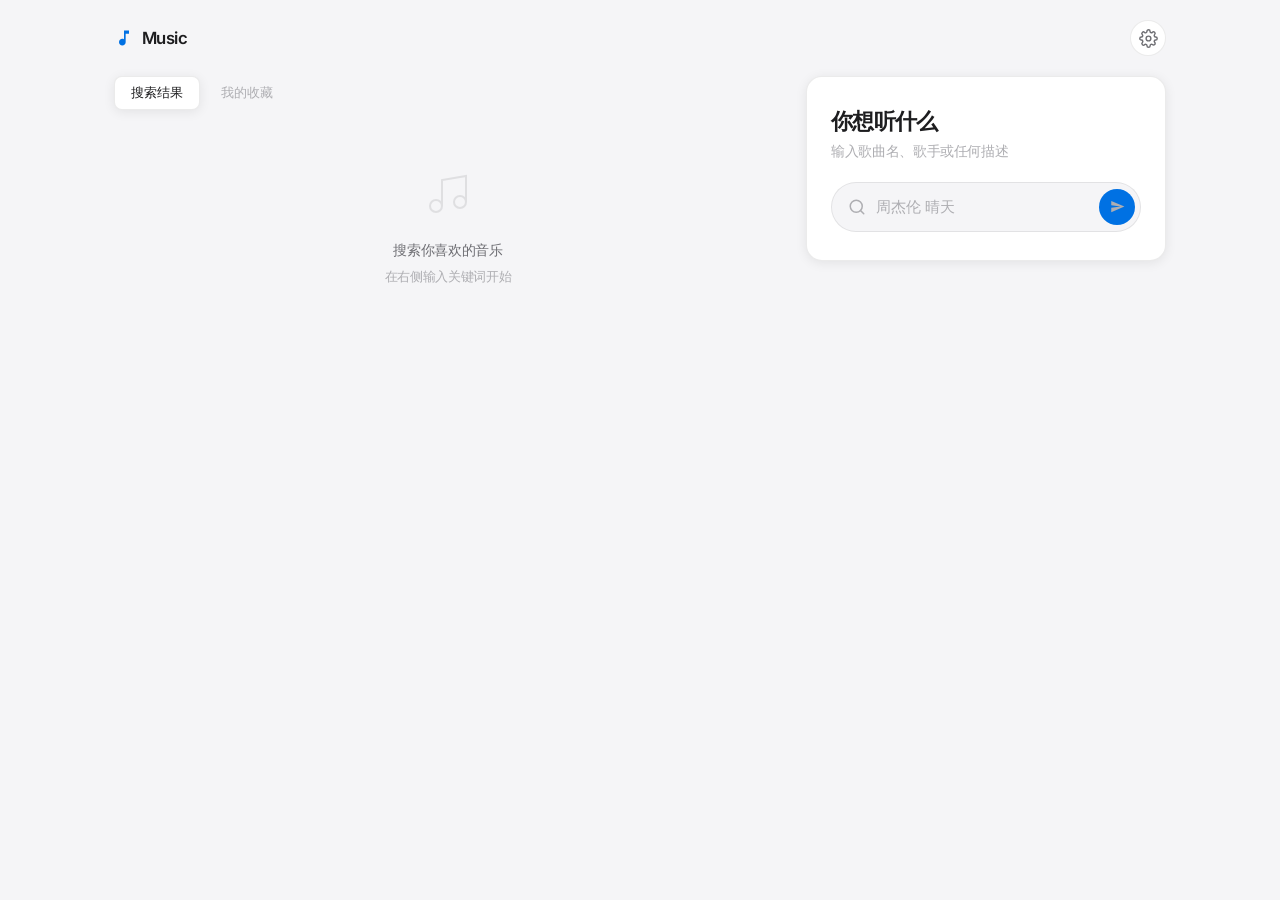
==== static/index.html @ 1184b47a "Initial commit" ====
<!DOCTYPE html>
<html lang="zh-CN">
<head>
    <meta charset="UTF-8">
    <meta name="viewport" content="width=device-width, initial-scale=1.0">
    <title>AI Music</title>
    <link rel="stylesheet" href="/static/style.css">
</head>
<body>
    <div id="app">
        <header>
            <div class="logo">
                <svg width="20" height="20" viewBox="0 0 24 24" fill="currentColor"><path d="M12 3v10.55c-.59-.34-1.27-.55-2-.55C7.79 13 6 14.79 6 17s1.79 4 4 4 4-1.79 4-4V7h4V3h-6z"/></svg>
                <span>Music</span>
            </div>
            <button id="btn-settings" class="icon-btn" title="设置">
                <svg width="19" height="19" viewBox="0 0 24 24" fill="none" stroke="currentColor" stroke-width="1.8" stroke-linecap="round"><circle cx="12" cy="12" r="3"/><path d="M19.4 15a1.65 1.65 0 00.33 1.82l.06.06a2 2 0 010 2.83 2 2 0 01-2.83 0l-.06-.06a1.65 1.65 0 00-1.82-.33 1.65 1.65 0 00-1 1.51V21a2 2 0 01-4 0v-.09A1.65 1.65 0 009 19.4a1.65 1.65 0 00-1.82.33l-.06.06a2 2 0 01-2.83-2.83l.06-.06A1.65 1.65 0 004.68 15a1.65 1.65 0 00-1.51-1H3a2 2 0 010-4h.09A1.65 1.65 0 004.6 9a1.65 1.65 0 00-.33-1.82l-.06-.06a2 2 0 012.83-2.83l.06.06A1.65 1.65 0 009 4.68a1.65 1.65 0 001-1.51V3a2 2 0 014 0v.09a1.65 1.65 0 001 1.51 1.65 1.65 0 001.82-.33l.06-.06a2 2 0 012.83 2.83l-.06.06A1.65 1.65 0 0019.4 9a1.65 1.65 0 001.51 1H21a2 2 0 010 4h-.09a1.65 1.65 0 00-1.51 1z"/></svg>
            </button>
        </header>

        <div class="layout">
            <!-- Left: Player + Playlist -->
            <div class="left-col">
                <!-- Player -->
                <div id="player-area" class="hidden">
                    <div class="player-card">
                        <div class="player-visual">
                            <div id="cover-art">
                                <img id="cover-img" class="cover-img hidden" alt="">
                                <div class="cover-placeholder">
                                    <svg width="36" height="36" viewBox="0 0 24 24" fill="currentColor"><path d="M12 3v10.55c-.59-.34-1.27-.55-2-.55C7.79 13 6 14.79 6 17s1.79 4 4 4 4-1.79 4-4V7h4V3h-6z"/></svg>
                                </div>
                                <canvas id="visualizer" width="300" height="200"></canvas>
                                <video id="video-player" class="hidden"></video>
                            </div>
                        </div>
                        <div class="player-body">
                            <div class="now-playing">
                                <h2 id="now-playing-title">--</h2>
                                <p id="now-playing-source">--</p>
                            </div>
                            <div class="progress-row">
                                <span id="time-current">0:00</span>
                                <div class="progress-track">
                                    <div class="progress-fill" id="progress-fill"></div>
                                    <input type="range" id="progress-bar" min="0" max="100" value="0">
                                </div>
                                <span id="time-total">0:00</span>
                            </div>
                            <div class="controls">
                                <button id="btn-prev" class="ctrl" title="上一首">
                                    <svg width="18" height="18" viewBox="0 0 24 24" fill="currentColor"><path d="M6 6h2v12H6zm3.5 6l8.5 6V6z"/></svg>
                                </button>
                                <button id="btn-play" class="ctrl play" title="播放/暂停">
                                    <svg width="20" height="20" viewBox="0 0 24 24" fill="currentColor" id="icon-play"><path d="M8 5v14l11-7z"/></svg>
                                    <svg width="20" height="20" viewBox="0 0 24 24" fill="currentColor" id="icon-pause" class="hidden"><path d="M6 19h4V5H6v14zm8-14v14h4V5h-4z"/></svg>
                                </button>
                                <button id="btn-next" class="ctrl" title="下一首">
                                    <svg width="18" height="18" viewBox="0 0 24 24" fill="currentColor"><path d="M6 18l8.5-6L6 6v12zM16 6v12h2V6h-2z"/></svg>
                                </button>
                            </div>
                            <div class="volume-row">
                                <button id="btn-mute" class="vol-btn" title="静音">
                                    <svg width="18" height="18" viewBox="0 0 24 24" fill="none" stroke="currentColor" stroke-width="1.8" stroke-linecap="round" stroke-linejoin="round" id="icon-vol-on"><polygon points="11 5 6 9 2 9 2 15 6 15 11 19 11 5"/><path d="M19.07 4.93a10 10 0 010 14.14"/><path d="M15.54 8.46a5 5 0 010 7.07"/></svg>
                                    <svg width="18" height="18" viewBox="0 0 24 24" fill="none" stroke="currentColor" stroke-width="1.8" stroke-linecap="round" stroke-linejoin="round" id="icon-vol-off" class="hidden"><polygon points="11 5 6 9 2 9 2 15 6 15 11 19 11 5"/><line x1="23" y1="9" x2="17" y2="15"/><line x1="17" y1="9" x2="23" y2="15"/></svg>
                                </button>
                                <div class="vol-track">
                                    <div class="vol-fill" id="vol-fill"></div>
                                    <input type="range" id="volume-slider" min="0" max="100" value="80">
                                </div>
                                <span id="vol-label" class="vol-label">80</span>
                            </div>
                            <div class="actions">
                                <button id="btn-mode" class="action-btn">
                                    <svg width="15" height="15" viewBox="0 0 24 24" fill="currentColor" id="icon-audio"><path d="M3 9v6h4l5 5V4L7 9H3zm13.5 3c0-1.77-1.02-3.29-2.5-4.03v8.05c1.48-.73 2.5-2.25 2.5-4.02zM14 3.23v2.06c2.89.86 5 3.54 5 6.71s-2.11 5.85-5 6.71v2.06c4.01-.91 7-4.49 7-8.77s-2.99-7.86-7-8.77z"/></svg>
                                    <svg width="15" height="15" viewBox="0 0 24 24" fill="currentColor" id="icon-video" class="hidden"><path d="M17 10.5V7c0-.55-.45-1-1-1H4c-.55 0-1 .45-1 1v10c0 .55.45 1 1 1h12c.55 0 1-.45 1-1v-3.5l4 4v-11l-4 4z"/></svg>
                                    <span id="mode-label">音频</span>
                                </button>
                                <div id="quality-wrapper" class="quality-wrapper hidden">
                                    <button id="btn-quality" class="action-btn">
                                        <svg width="15" height="15" viewBox="0 0 24 24" fill="none" stroke="currentColor" stroke-width="2" stroke-linecap="round" stroke-linejoin="round"><path d="M12 20h9"/><path d="M16.5 3.5a2.12 2.12 0 013 3L7 19l-4 1 1-4L16.5 3.5z"/></svg>
                                        <span id="quality-label">1080p</span>
                                    </button>
                                    <div id="quality-menu" class="quality-menu hidden">
                                        <button class="quality-option" data-quality="360p">360p</button>
                                        <button class="quality-option" data-quality="480p">480p</button>
                                        <button class="quality-option" data-quality="720p">720p</button>
                                        <button class="quality-option active" data-quality="1080p">1080p</button>
                                    </div>
                                </div>
                                <button id="btn-fullscreen" class="action-btn hidden">
                                    <svg width="15" height="15" viewBox="0 0 24 24" fill="none" stroke="currentColor" stroke-width="2" stroke-linecap="round" stroke-linejoin="round"><polyline points="15 3 21 3 21 9"/><polyline points="9 21 3 21 3 15"/><line x1="21" y1="3" x2="14" y2="10"/><line x1="3" y1="21" x2="10" y2="14"/></svg>
                                    <span>全屏</span>
                                </button>
                                <button id="btn-favorite" class="action-btn">
                                    <svg width="15" height="15" viewBox="0 0 24 24" fill="none" stroke="currentColor" stroke-width="2" id="icon-fav-empty"><path d="M20.84 4.61a5.5 5.5 0 00-7.78 0L12 5.67l-1.06-1.06a5.5 5.5 0 00-7.78 7.78l1.06 1.06L12 21.23l7.78-7.78 1.06-1.06a5.5 5.5 0 000-7.78z"/></svg>
                                    <svg width="15" height="15" viewBox="0 0 24 24" fill="currentColor" stroke="currentColor" stroke-width="2" id="icon-fav-filled" class="hidden"><path d="M20.84 4.61a5.5 5.5 0 00-7.78 0L12 5.67l-1.06-1.06a5.5 5.5 0 00-7.78 7.78l1.06 1.06L12 21.23l7.78-7.78 1.06-1.06a5.5 5.5 0 000-7.78z"/></svg>
                                    <span id="fav-label">收藏</span>
                                </button>
                            </div>
                        </div>
                    </div>
                    <audio id="audio-player" preload="auto"></audio>
                </div>

                <!-- Tabs -->
                <div class="tabs-row">
                    <button class="tab active" data-tab="results">搜索结果</button>
                    <button class="tab" data-tab="favorites">我的收藏</button>
                </div>

                <!-- Results -->
                <div id="results-panel" class="list-panel">
                    <div id="results-list" class="song-list"></div>
                    <div id="results-empty" class="empty-state">
                        <svg width="48" height="48" viewBox="0 0 24 24" fill="none" stroke="currentColor" stroke-width="1"><path d="M9 18V5l12-2v13"/><circle cx="6" cy="18" r="3"/><circle cx="18" cy="16" r="3"/></svg>
                        <p>搜索你喜欢的音乐</p>
                        <span>在右侧输入关键词开始</span>
                    </div>
                </div>

                <!-- Favorites -->
                <div id="favorites-panel" class="list-panel hidden">
                    <div class="fav-search">
                        <input type="text" id="fav-filter" placeholder="搜索收藏...">
                    </div>
                    <div id="favorites-list" class="song-list"></div>
                    <div id="favorites-empty" class="empty-state">
                        <svg width="48" height="48" viewBox="0 0 24 24" fill="none" stroke="currentColor" stroke-width="1"><path d="M20.84 4.61a5.5 5.5 0 00-7.78 0L12 5.67l-1.06-1.06a5.5 5.5 0 00-7.78 7.78l1.06 1.06L12 21.23l7.78-7.78 1.06-1.06a5.5 5.5 0 000-7.78z"/></svg>
                        <p>还没有收藏</p>
                        <span>播放时点击心形图标收藏</span>
                    </div>
                </div>
            </div>

            <!-- Right: Search -->
            <div class="right-col">
                <div class="search-panel">
                    <h2>你想听什么</h2>
                    <p class="search-hint">输入歌曲名、歌手或任何描述</p>
                    <div class="search-box">
                        <svg width="18" height="18" viewBox="0 0 24 24" fill="none" stroke="currentColor" stroke-width="2" stroke-linecap="round"><circle cx="11" cy="11" r="8"/><line x1="21" y1="21" x2="16.65" y2="16.65"/></svg>
                        <input type="text" id="chat-input" placeholder="周杰伦 晴天" autocomplete="off">
                        <button id="btn-send">
                            <svg width="15" height="15" viewBox="0 0 24 24" fill="currentColor"><path d="M2.01 21L23 12 2.01 3 2 10l15 2-15 2z"/></svg>
                        </button>
                    </div>
                    <div id="status-bar" class="hidden">
                        <div class="spinner"></div>
                        <span id="status-text"></span>
                    </div>
                </div>
            </div>
        </div>

        <!-- Settings -->
        <div id="settings-modal" class="modal hidden">
            <div class="modal-sheet">
                <div class="modal-head">
                    <h2>设置</h2>
                    <button id="btn-close-settings">&times;</button>
                </div>
                <div class="modal-content">
                    <div class="field">
                        <label>AI 提供商</label>
                        <select id="cfg-provider">
                            <option value="openai">OpenAI</option>
                            <option value="anthropic">Anthropic</option>
                        </select>
                    </div>
                    <div class="field">
                        <label>API Key</label>
                        <input type="password" id="cfg-api-key" placeholder="sk-...">
                    </div>
                    <div class="field">
                        <label>模型</label>
                        <input type="text" id="cfg-model" placeholder="gpt-4o-mini">
                    </div>
                    <div class="field">
                        <label>Base URL <span class="hint">可选</span></label>
                        <input type="text" id="cfg-base-url" placeholder="https://api.openai.com/v1">
                    </div>
                    <div class="field">
                        <label>默认模式</label>
                        <div class="segmented">
                            <label class="seg-item active">
                                <input type="radio" name="cfg-mode" value="audio" checked>
                                <span>音频</span>
                            </label>
                            <label class="seg-item">
                                <input type="radio" name="cfg-mode" value="video">
                                <span>视频</span>
                            </label>
                        </div>
                    </div>
                    <div class="field">
                        <label>B站登录 <span class="hint">解锁高清视频</span></label>
                        <div class="bili-login-area">
                            <div id="bili-status" class="bili-status">
                                <span class="bili-dot" id="bili-dot"></span>
                                <span id="bili-status-text">未登录</span>
                            </div>
                            <button type="button" id="btn-bili-qr" class="btn-bili-qr">扫码登录B站</button>
                        </div>
                        <div id="qr-area" class="qr-area hidden">
                            <img id="qr-image" class="qr-image" alt="B站登录二维码">
                            <p id="qr-status" class="qr-status">请用B站 App 扫描二维码</p>
                        </div>
                    </div>
                    <button id="btn-save-settings" class="btn-save">保存</button>
                </div>
            </div>
        </div>
    </div>

    <script src="/static/app.js"></script>
</body>
</html>
---- static/style.css ----
@import url('https://fonts.googleapis.com/css2?family=Inter:wght@300;400;500;600;700&display=swap');

*,
*::before,
*::after {
    margin: 0;
    padding: 0;
    box-sizing: border-box;
}

:root {
    --bg: #fff;
    --bg2: #f5f5f7;
    --surface: #fff;
    --surface2: #f5f5f7;
    --surface3: #e8e8ed;
    --border: rgba(0, 0, 0, 0.08);
    --border2: rgba(0, 0, 0, 0.12);
    --text: #1d1d1f;
    --text2: #6e6e73;
    --text3: #aeaeb2;
    --accent: #0071e3;
    --accent-hover: #0077ed;
    --accent-light: rgba(0, 113, 227, 0.08);
    --red: #ff3b30;
    --green: #34c759;
    --shadow: 0 2px 12px rgba(0, 0, 0, 0.08);
    --shadow-lg: 0 8px 30px rgba(0, 0, 0, 0.12);
    --radius: 12px;
    --radius-sm: 8px;
    --radius-xs: 6px;
    --ease: cubic-bezier(0.25, 0.1, 0.25, 1);
}

html {
    -webkit-font-smoothing: antialiased;
    -moz-osx-font-smoothing: grayscale;
}

body {
    font-family: 'Inter', -apple-system, BlinkMacSystemFont, 'SF Pro Display', 'Segoe UI', sans-serif;
    background: var(--bg2);
    color: var(--text);
    min-height: 100vh;
    line-height: 1.47;
    letter-spacing: -0.022em;
}

#app {
    max-width: 1100px;
    margin: 0 auto;
    padding: 0 24px 60px;
}

/* ── Header ── */
header {
    display: flex;
    align-items: center;
    justify-content: space-between;
    padding: 20px 0;
}

.logo {
    display: flex;
    align-items: center;
    gap: 8px;
    font-size: 1.05rem;
    font-weight: 600;
    letter-spacing: -0.03em;
}

.logo svg { color: var(--accent); }

.icon-btn {
    width: 36px;
    height: 36px;
    border-radius: 50%;
    border: 1px solid var(--border);
    background: var(--surface);
    color: var(--text2);
    cursor: pointer;
    display: flex;
    align-items: center;
    justify-content: center;
    transition: all 0.2s var(--ease);
}

.icon-btn:hover {
    background: var(--surface2);
    color: var(--text);
    border-color: var(--border2);
}

/* ── Layout ── */
.layout {
    display: grid;
    grid-template-columns: 1fr 360px;
    gap: 24px;
    align-items: start;
}

/* ── Left Column ── */
.left-col {
    min-width: 0;
}

/* ── Right Column ── */
.right-col {
    position: sticky;
    top: 24px;
}

.search-panel {
    background: var(--surface);
    border-radius: 16px;
    padding: 28px 24px;
    border: 1px solid var(--border);
    box-shadow: var(--shadow);
}

.search-panel h2 {
    font-size: 1.4rem;
    font-weight: 700;
    letter-spacing: -0.03em;
    margin-bottom: 4px;
    color: var(--text);
}

.search-hint {
    font-size: 0.85rem;
    color: var(--text3);
    margin-bottom: 20px;
}

/* ── Search Box ── */
.search-box {
    display: flex;
    align-items: center;
    background: var(--bg2);
    border: 1px solid var(--border);
    border-radius: 50px;
    padding: 5px 5px 5px 16px;
    transition: border-color 0.3s, box-shadow 0.3s;
}

.search-box:focus-within {
    border-color: var(--accent);
    box-shadow: 0 0 0 4px rgba(0, 113, 227, 0.1);
}

.search-box svg {
    flex-shrink: 0;
    color: var(--text3);
}

.search-box input {
    flex: 1;
    background: none;
    border: none;
    outline: none;
    color: var(--text);
    font-size: 0.92rem;
    font-family: inherit;
    padding: 10px 10px;
    min-width: 0;
}

.search-box input::placeholder { color: var(--text3); }

.search-box button {
    flex-shrink: 0;
    width: 36px;
    height: 36px;
    border-radius: 50%;
    border: none;
    background: var(--accent);
    color: #fff;
    cursor: pointer;
    display: flex;
    align-items: center;
    justify-content: center;
    transition: background 0.2s, transform 0.15s;
}

.search-box button:hover { background: var(--accent-hover); }
.search-box button:active { transform: scale(0.94); }

/* ── Status ── */
#status-bar {
    display: flex;
    align-items: center;
    gap: 10px;
    padding: 10px 0;
    margin-top: 12px;
    font-size: 0.82rem;
    color: var(--text2);
}

.spinner {
    width: 14px;
    height: 14px;
    border: 2px solid var(--surface3);
    border-top-color: var(--accent);
    border-radius: 50%;
    animation: spin 0.8s linear infinite;
}

@keyframes spin { to { transform: rotate(360deg); } }

/* ── Player ── */
.player-card {
    background: var(--surface);
    border-radius: 16px;
    overflow: hidden;
    border: 1px solid var(--border);
    box-shadow: var(--shadow);
    animation: fadeUp 0.5s var(--ease);
    margin-bottom: 16px;
}

@keyframes fadeUp {
    from { opacity: 0; transform: translateY(16px); }
    to { opacity: 1; transform: translateY(0); }
}

.player-visual {
    position: relative;
    width: 100%;
    aspect-ratio: 16 / 9;
    background: #000;
    overflow: hidden;
}

#cover-art {
    width: 100%;
    height: 100%;
    display: flex;
    align-items: center;
    justify-content: center;
    position: relative;
}

.cover-img {
    position: absolute;
    inset: 0;
    width: 100%;
    height: 100%;
    object-fit: cover;
    z-index: 1;
}

.cover-img.hidden { display: none !important; }

.cover-placeholder { color: var(--text3); opacity: 0.3; }

#visualizer {
    position: absolute;
    inset: 0;
    width: 100%;
    height: 100%;
}

#video-player {
    width: 100%;
    height: 100%;
    object-fit: contain;
    background: #000;
}

.player-body {
    padding: 18px 20px 22px;
}

.now-playing h2 {
    font-size: 1rem;
    font-weight: 600;
    letter-spacing: -0.02em;
    white-space: nowrap;
    overflow: hidden;
    text-overflow: ellipsis;
    margin-bottom: 2px;
}

.now-playing p {
    font-size: 0.76rem;
    color: var(--text3);
    margin-bottom: 16px;
}

/* ── Progress ── */
.progress-row {
    display: flex;
    align-items: center;
    gap: 10px;
    margin-bottom: 16px;
}

.progress-row span {
    font-size: 0.72rem;
    color: var(--text3);
    font-variant-numeric: tabular-nums;
    min-width: 32px;
    text-align: center;
}

.progress-track {
    flex: 1;
    position: relative;
    height: 20px;
    display: flex;
    align-items: center;
    cursor: pointer;
}

.progress-track::before {
    content: '';
    position: absolute;
    top: 50%;
    left: 0;
    width: 100%;
    height: 4px;
    transform: translateY(-50%);
    background: var(--surface3);
    border-radius: 2px;
}

.progress-fill {
    position: absolute;
    top: 50%;
    left: 0;
    height: 4px;
    transform: translateY(-50%);
    background: var(--text);
    border-radius: 2px;
    width: 0%;
    pointer-events: none;
}

#progress-bar {
    position: relative;
    width: 100%;
    height: 100%;
    -webkit-appearance: none;
    appearance: none;
    background: transparent;
    outline: none;
    cursor: pointer;
    z-index: 2;
}

#progress-bar::-webkit-slider-runnable-track {
    height: 4px;
    background: transparent;
    border-radius: 2px;
}

#progress-bar::-webkit-slider-thumb {
    -webkit-appearance: none;
    width: 14px;
    height: 14px;
    background: var(--text);
    border-radius: 50%;
    box-shadow: 0 1px 4px rgba(0,0,0,0.2);
    cursor: pointer;
    margin-top: -5px;
    transition: transform 0.15s;
}

#progress-bar::-webkit-slider-thumb:hover {
    transform: scale(1.2);
}

#progress-bar::-webkit-slider-thumb:active {
    transform: scale(1.1);
}

#progress-bar::-moz-range-track {
    height: 4px;
    background: transparent;
    border-radius: 2px;
}

#progress-bar::-moz-range-thumb {
    width: 14px;
    height: 14px;
    background: var(--text);
    border-radius: 50%;
    border: none;
    box-shadow: 0 1px 4px rgba(0,0,0,0.2);
    cursor: pointer;
}

/* ── Controls ── */
.controls {
    display: flex;
    align-items: center;
    justify-content: center;
    gap: 20px;
    margin-bottom: 14px;
}

.ctrl {
    background: none;
    border: none;
    color: var(--text2);
    cursor: pointer;
    padding: 8px;
    border-radius: 50%;
    transition: color 0.2s, transform 0.15s;
    display: flex;
    align-items: center;
    justify-content: center;
}

.ctrl:hover { color: var(--text); }
.ctrl:active { transform: scale(0.9); }

.ctrl.play {
    width: 44px;
    height: 44px;
    background: var(--text);
    color: #fff;
}

.ctrl.play:hover { background: #333; }

/* ── Volume ── */
.volume-row {
    display: flex;
    align-items: center;
    gap: 10px;
    margin-bottom: 14px;
    padding: 0 20px;
}

.vol-btn {
    width: 32px;
    height: 32px;
    background: var(--surface2);
    border: 1px solid var(--border);
    border-radius: 8px;
    color: var(--text2);
    cursor: pointer;
    display: flex;
    align-items: center;
    justify-content: center;
    flex-shrink: 0;
    transition: all 0.2s var(--ease);
}

.vol-btn:hover {
    background: var(--accent-light);
    color: var(--accent);
    border-color: rgba(0, 113, 227, 0.2);
}

.vol-btn:active {
    transform: scale(0.92);
}

.vol-btn.muted {
    color: var(--text3);
    background: var(--surface3);
}

.vol-track {
    flex: 1;
    position: relative;
    height: 20px;
    display: flex;
    align-items: center;
    cursor: pointer;
}

.vol-track::before {
    content: '';
    position: absolute;
    top: 50%;
    left: 0;
    width: 100%;
    height: 3px;
    transform: translateY(-50%);
    background: var(--surface3);
    border-radius: 2px;
}

.vol-fill {
    position: absolute;
    top: 50%;
    left: 0;
    height: 3px;
    transform: translateY(-50%);
    background: var(--accent);
    border-radius: 2px;
    width: 80%;
    pointer-events: none;
    transition: width 0.05s linear;
}

#volume-slider {
    position: relative;
    width: 100%;
    height: 100%;
    -webkit-appearance: none;
    appearance: none;
    background: transparent;
    outline: none;
    cursor: pointer;
    z-index: 2;
}

#volume-slider::-webkit-slider-runnable-track {
    height: 3px;
    background: transparent;
    border-radius: 2px;
}

#volume-slider::-webkit-slider-thumb {
    -webkit-appearance: none;
    width: 14px;
    height: 14px;
    background: var(--accent);
    border-radius: 50%;
    box-shadow: 0 0 0 3px rgba(0, 113, 227, 0.15), 0 1px 4px rgba(0,0,0,0.15);
    cursor: pointer;
    margin-top: -5.5px;
    transition: transform 0.15s, box-shadow 0.15s;
}

#volume-slider::-webkit-slider-thumb:hover {
    transform: scale(1.25);
    box-shadow: 0 0 0 5px rgba(0, 113, 227, 0.12), 0 2px 6px rgba(0,0,0,0.18);
}

#volume-slider::-moz-range-track {
    height: 3px;
    background: transparent;
    border-radius: 2px;
}

#volume-slider::-moz-range-thumb {
    width: 14px;
    height: 14px;
    background: var(--accent);
    border-radius: 50%;
    border: none;
    box-shadow: 0 0 0 3px rgba(0, 113, 227, 0.15), 0 1px 4px rgba(0,0,0,0.15);
    cursor: pointer;
}

.vol-label {
    font-size: 0.72rem;
    color: var(--text3);
    font-variant-numeric: tabular-nums;
    min-width: 24px;
    text-align: right;
    font-weight: 500;
}

/* ── Actions ── */
.actions {
    display: flex;
    justify-content: center;
    gap: 8px;
}

.action-btn {
    display: flex;
    align-items: center;
    gap: 5px;
    padding: 6px 14px;
    border-radius: 50px;
    border: 1px solid var(--border);
    background: var(--surface);
    color: var(--text2);
    font-size: 0.76rem;
    font-family: inherit;
    font-weight: 500;
    cursor: pointer;
    transition: all 0.2s var(--ease);
}

.action-btn:hover {
    background: var(--surface2);
    color: var(--text);
    border-color: var(--border2);
}

.action-btn.active {
    color: var(--accent);
    border-color: rgba(0, 113, 227, 0.3);
    background: var(--accent-light);
}

#btn-favorite.active {
    color: var(--red) !important;
    border-color: rgba(255, 59, 48, 0.3) !important;
    background: rgba(255, 59, 48, 0.06) !important;
}

/* ── Quality Selector ── */
.quality-wrapper {
    position: relative;
}

.quality-menu {
    position: absolute;
    bottom: calc(100% + 6px);
    left: 50%;
    transform: translateX(-50%);
    background: var(--surface);
    border: 1px solid var(--border);
    border-radius: var(--radius-sm);
    box-shadow: var(--shadow-lg);
    padding: 4px;
    display: flex;
    flex-direction: column;
    gap: 2px;
    min-width: 90px;
    z-index: 50;
    animation: fadeUp 0.2s var(--ease);
}

.quality-option {
    padding: 7px 14px;
    border: none;
    border-radius: var(--radius-xs);
    background: transparent;
    color: var(--text2);
    font-size: 0.8rem;
    font-family: inherit;
    font-weight: 500;
    cursor: pointer;
    text-align: center;
    transition: all 0.15s var(--ease);
}

.quality-option:hover {
    background: var(--surface2);
    color: var(--text);
}

.quality-option.active {
    background: var(--accent-light);
    color: var(--accent);
    font-weight: 600;
}

/* ── Tabs ── */
.tabs-row {
    display: flex;
    gap: 4px;
    margin-bottom: 12px;
}

.tab {
    padding: 7px 16px;
    border-radius: 8px;
    border: 1px solid transparent;
    background: transparent;
    color: var(--text3);
    font-size: 0.82rem;
    font-family: inherit;
    font-weight: 500;
    cursor: pointer;
    transition: all 0.2s var(--ease);
}

.tab:hover { color: var(--text2); }

.tab.active {
    background: var(--surface);
    color: var(--text);
    border-color: var(--border);
    box-shadow: var(--shadow);
}

/* ── Song List ── */
.song-list {
    display: flex;
    flex-direction: column;
    gap: 2px;
}

.song-item {
    display: flex;
    align-items: center;
    gap: 12px;
    padding: 10px 12px;
    border-radius: var(--radius-sm);
    cursor: pointer;
    transition: background 0.15s var(--ease);
}

.song-item:hover { background: var(--surface); }

.song-item.playing { background: var(--accent-light); }
.song-item.playing .song-idx { color: var(--accent); }

.song-idx {
    font-size: 0.76rem;
    color: var(--text3);
    min-width: 18px;
    text-align: center;
    font-variant-numeric: tabular-nums;
    font-weight: 500;
}

.song-thumb {
    width: 42px;
    height: 42px;
    border-radius: var(--radius-xs);
    background: var(--surface2);
    overflow: hidden;
    flex-shrink: 0;
}

.song-thumb img {
    width: 100%;
    height: 100%;
    object-fit: cover;
    display: block;
}

.song-info {
    flex: 1;
    min-width: 0;
}

.song-name {
    font-size: 0.86rem;
    font-weight: 500;
    white-space: nowrap;
    overflow: hidden;
    text-overflow: ellipsis;
    letter-spacing: -0.01em;
}

.song-artist {
    font-size: 0.72rem;
    color: var(--text3);
    margin-top: 1px;
}

.song-dur {
    font-size: 0.72rem;
    color: var(--text3);
    font-variant-numeric: tabular-nums;
    min-width: 34px;
    text-align: right;
    flex-shrink: 0;
}

.song-actions {
    flex-shrink: 0;
    opacity: 0;
    transition: opacity 0.15s;
}

.song-item:hover .song-actions { opacity: 1; }

.song-actions button {
    background: none;
    border: none;
    color: var(--text3);
    cursor: pointer;
    padding: 5px;
    border-radius: var(--radius-xs);
    display: flex;
    align-items: center;
    transition: color 0.15s;
}

.song-actions button:hover { color: var(--text); }
.song-actions .btn-fav.active { color: var(--red); opacity: 1; }

/* ── Empty State ── */
.empty-state {
    text-align: center;
    padding: 48px 20px;
    color: var(--text3);
}

.empty-state svg {
    margin-bottom: 14px;
    opacity: 0.3;
}

.empty-state p {
    font-size: 0.9rem;
    color: var(--text2);
    margin-bottom: 4px;
    font-weight: 500;
}

.empty-state span { font-size: 0.8rem; }

/* ── Fav Search ── */
.fav-search { margin-bottom: 10px; }

.fav-search input {
    width: 100%;
    background: var(--surface);
    border: 1px solid var(--border);
    border-radius: 50px;
    padding: 8px 16px;
    color: var(--text);
    font-size: 0.85rem;
    font-family: inherit;
    outline: none;
    transition: border-color 0.2s;
}

.fav-search input:focus { border-color: var(--accent); }
.fav-search input::placeholder { color: var(--text3); }

/* ── Modal ── */
.modal {
    position: fixed;
    inset: 0;
    background: rgba(0, 0, 0, 0.3);
    backdrop-filter: blur(20px);
    -webkit-backdrop-filter: blur(20px);
    display: flex;
    align-items: center;
    justify-content: center;
    z-index: 100;
    animation: fadeIn 0.25s var(--ease);
}

@keyframes fadeIn { from { opacity: 0; } }

.modal-sheet {
    background: var(--surface);
    border-radius: 16px;
    width: 92%;
    max-width: 400px;
    border: 1px solid var(--border);
    box-shadow: var(--shadow-lg);
    overflow: hidden;
    animation: scaleIn 0.3s var(--ease);
}

@keyframes scaleIn {
    from { opacity: 0; transform: scale(0.95); }
}

.modal-head {
    display: flex;
    align-items: center;
    justify-content: space-between;
    padding: 18px 22px 14px;
}

.modal-head h2 {
    font-size: 1rem;
    font-weight: 600;
    letter-spacing: -0.02em;
}

.modal-head button {
    width: 28px;
    height: 28px;
    border-radius: 50%;
    border: none;
    background: var(--surface2);
    color: var(--text2);
    font-size: 1.1rem;
    cursor: pointer;
    display: flex;
    align-items: center;
    justify-content: center;
    transition: background 0.2s;
}

.modal-head button:hover { background: var(--surface3); }

.modal-content { padding: 0 22px 22px; }

.field { margin-bottom: 16px; }

.field label {
    display: block;
    font-size: 0.76rem;
    font-weight: 500;
    color: var(--text2);
    margin-bottom: 6px;
    text-transform: uppercase;
    letter-spacing: 0.04em;
}

.hint {
    text-transform: none;
    font-weight: 400;
    opacity: 0.6;
}

.field-hint {
    font-size: 0.72rem;
    color: var(--text3);
    margin-top: 6px;
    line-height: 1.4;
}

/* ── Bilibili QR Login ── */
.bili-login-area {
    display: flex;
    align-items: center;
    justify-content: space-between;
    gap: 12px;
}

.bili-status {
    display: flex;
    align-items: center;
    gap: 6px;
    font-size: 0.82rem;
    color: var(--text2);
}

.bili-dot {
    width: 8px;
    height: 8px;
    border-radius: 50%;
    background: var(--text3);
    flex-shrink: 0;
}

.bili-dot.logged-in {
    background: var(--green);
    box-shadow: 0 0 6px rgba(52, 199, 89, 0.4);
}

.btn-bili-qr {
    padding: 7px 16px;
    border-radius: 50px;
    border: 1px solid var(--border);
    background: var(--surface);
    color: var(--text);
    font-size: 0.8rem;
    font-family: inherit;
    font-weight: 500;
    cursor: pointer;
    transition: all 0.2s var(--ease);
    white-space: nowrap;
}

.btn-bili-qr:hover {
    background: var(--accent);
    color: #fff;
    border-color: var(--accent);
}

.qr-area {
    margin-top: 14px;
    display: flex;
    flex-direction: column;
    align-items: center;
    gap: 10px;
    padding: 20px;
    background: var(--bg2);
    border-radius: var(--radius-sm);
    border: 1px solid var(--border);
}

.qr-image {
    width: 180px;
    height: 180px;
    border-radius: 8px;
    image-rendering: pixelated;
}

.qr-status {
    font-size: 0.8rem;
    color: var(--text2);
    text-align: center;
}

.qr-status.success { color: var(--green); font-weight: 500; }
.qr-status.error { color: var(--red); }
.qr-status.scanned { color: var(--accent); }

.field input,
.field select {
    width: 100%;
    background: var(--bg2);
    border: 1px solid var(--border);
    border-radius: var(--radius-sm);
    padding: 10px 14px;
    color: var(--text);
    font-size: 0.88rem;
    font-family: inherit;
    outline: none;
    transition: border-color 0.2s;
}

.field input:focus,
.field select:focus { border-color: var(--accent); }

.field select {
    cursor: pointer;
    -webkit-appearance: none;
    background-image: url("data:image/svg+xml,%3Csvg width='12' height='12' viewBox='0 0 24 24' fill='none' stroke='%236e6e73' stroke-width='2'%3E%3Cpolyline points='6 9 12 15 18 9'/%3E%3C/svg%3E");
    background-repeat: no-repeat;
    background-position: right 14px center;
    padding-right: 36px;
}

/* ── Segmented Control ── */
.segmented {
    display: flex;
    background: var(--bg2);
    border-radius: var(--radius-sm);
    padding: 3px;
    gap: 2px;
}

.seg-item {
    flex: 1;
    text-align: center;
    padding: 7px 0;
    border-radius: 6px;
    cursor: pointer;
    font-size: 0.82rem;
    font-weight: 500;
    color: var(--text3);
    transition: all 0.2s var(--ease);
}

.seg-item:has(input:checked),
.seg-item.active {
    background: var(--surface);
    color: var(--text);
    box-shadow: 0 1px 3px rgba(0,0,0,0.1);
}

.seg-item input { display: none; }

.btn-save {
    width: 100%;
    background: var(--accent);
    border: none;
    border-radius: var(--radius-sm);
    padding: 12px;
    color: #fff;
    font-size: 0.9rem;
    font-family: inherit;
    font-weight: 600;
    cursor: pointer;
    transition: background 0.2s, transform 0.15s;
    margin-top: 4px;
}

.btn-save:hover { background: var(--accent-hover); }
.btn-save:active { transform: scale(0.98); }

/* ── Utility ── */
.hidden { display: none !important; }

/* ── Scrollbar ── */
::-webkit-scrollbar { width: 6px; }
::-webkit-scrollbar-track { background: transparent; }
::-webkit-scrollbar-thumb { background: var(--surface3); border-radius: 3px; }

/* ── Responsive ── */
@media (max-width: 768px) {
    .layout {
        grid-template-columns: 1fr;
    }

    .right-col {
        position: static;
        order: -1;
    }

    .search-panel {
        margin-bottom: 8px;
    }

    #app { padding: 0 16px 50px; }
}
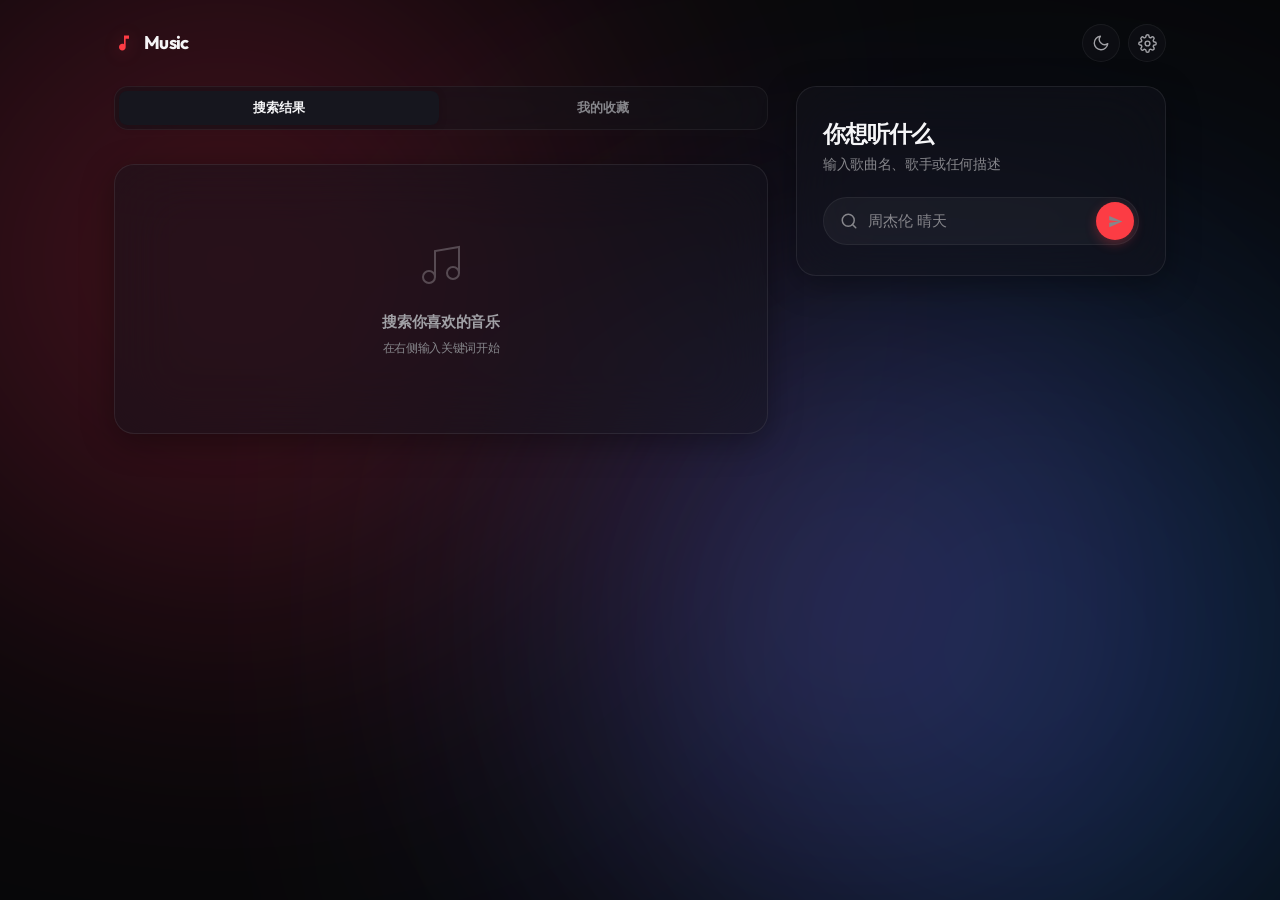
==== commit 03d1b7f3: "Refactor frontend to premium Apple design style with dynamic theme switcher and glassmorphism" ====
--- a/static/index.html
+++ b/static/index.html
@@ -7,15 +7,30 @@
     <link rel="stylesheet" href="/static/style.css">
 </head>
 <body>
+    <!-- Apple Dynamic Mesh Glow Background -->
+    <div class="bg-glow-wrapper">
+        <div class="bg-glow bg-glow-1"></div>
+        <div class="bg-glow bg-glow-2"></div>
+        <div class="bg-glow bg-glow-3"></div>
+    </div>
+
     <div id="app">
         <header>
             <div class="logo">
                 <svg width="20" height="20" viewBox="0 0 24 24" fill="currentColor"><path d="M12 3v10.55c-.59-.34-1.27-.55-2-.55C7.79 13 6 14.79 6 17s1.79 4 4 4 4-1.79 4-4V7h4V3h-6z"/></svg>
                 <span>Music</span>
             </div>
-            <button id="btn-settings" class="icon-btn" title="设置">
-                <svg width="19" height="19" viewBox="0 0 24 24" fill="none" stroke="currentColor" stroke-width="1.8" stroke-linecap="round"><circle cx="12" cy="12" r="3"/><path d="M19.4 15a1.65 1.65 0 00.33 1.82l.06.06a2 2 0 010 2.83 2 2 0 01-2.83 0l-.06-.06a1.65 1.65 0 00-1.82-.33 1.65 1.65 0 00-1 1.51V21a2 2 0 01-4 0v-.09A1.65 1.65 0 009 19.4a1.65 1.65 0 00-1.82.33l-.06.06a2 2 0 01-2.83-2.83l.06-.06A1.65 1.65 0 004.68 15a1.65 1.65 0 00-1.51-1H3a2 2 0 010-4h.09A1.65 1.65 0 004.6 9a1.65 1.65 0 00-.33-1.82l-.06-.06a2 2 0 012.83-2.83l.06.06A1.65 1.65 0 009 4.68a1.65 1.65 0 001-1.51V3a2 2 0 014 0v.09a1.65 1.65 0 001 1.51 1.65 1.65 0 001.82-.33l.06-.06a2 2 0 012.83 2.83l-.06.06A1.65 1.65 0 0019.4 9a1.65 1.65 0 001.51 1H21a2 2 0 010 4h-.09a1.65 1.65 0 00-1.51 1z"/></svg>
-            </button>
+            <div class="header-ctrls">
+                <button id="btn-theme" class="icon-btn" title="切换主题">
+                    <!-- Moon Icon (Dark Mode active) -->
+                    <svg width="18" height="18" viewBox="0 0 24 24" fill="none" stroke="currentColor" stroke-width="1.8" stroke-linecap="round" stroke-linejoin="round" id="icon-theme-dark"><path d="M21 12.79A9 9 0 1 1 11.21 3 7 7 0 0 0 21 12.79z"/></svg>
+                    <!-- Sun Icon (Light Mode active) -->
+                    <svg width="18" height="18" viewBox="0 0 24 24" fill="none" stroke="currentColor" stroke-width="1.8" stroke-linecap="round" stroke-linejoin="round" id="icon-theme-light" class="hidden"><circle cx="12" cy="12" r="5"/><line x1="12" y1="1" x2="12" y2="3"/><line x1="12" y1="21" x2="12" y2="23"/><line x1="4.22" y1="4.22" x2="5.64" y2="5.64"/><line x1="18.36" y1="18.36" x2="19.78" y2="19.78"/><line x1="1" y1="12" x2="3" y2="12"/><line x1="21" y1="12" x2="23" y2="12"/><line x1="4.22" y1="19.78" x2="5.64" y2="18.36"/><line x1="18.36" y1="5.64" x2="19.78" y2="4.22"/></svg>
+                </button>
+                <button id="btn-settings" class="icon-btn" title="设置">
+                    <svg width="19" height="19" viewBox="0 0 24 24" fill="none" stroke="currentColor" stroke-width="1.8" stroke-linecap="round"><circle cx="12" cy="12" r="3"/><path d="M19.4 15a1.65 1.65 0 00.33 1.82l.06.06a2 2 0 010 2.83 2 2 0 01-2.83 0l-.06-.06a1.65 1.65 0 00-1.82-.33 1.65 1.65 0 00-1 1.51V21a2 2 0 01-4 0v-.09A1.65 1.65 0 009 19.4a1.65 1.65 0 00-1.82.33l-.06.06a2 2 0 01-2.83-2.83l.06-.06A1.65 1.65 0 004.68 15a1.65 1.65 0 00-1.51-1H3a2 2 0 010-4h.09A1.65 1.65 0 004.6 9a1.65 1.65 0 00-.33-1.82l-.06-.06a2 2 0 012.83-2.83l.06.06A1.65 1.65 0 009 4.68a1.65 1.65 0 001-1.51V3a2 2 0 014 0v.09a1.65 1.65 0 001 1.51 1.65 1.65 0 001.82-.33l.06-.06a2 2 0 012.83 2.83l-.06.06A1.65 1.65 0 0019.4 9a1.65 1.65 0 001.51 1H21a2 2 0 010 4h-.09a1.65 1.65 0 00-1.51 1z"/></svg>
+                </button>
+            </div>
         </header>
 
         <div class="layout">
--- a/static/style.css
+++ b/static/style.css
@@ -1,4 +1,4 @@
-@import url('https://fonts.googleapis.com/css2?family=Inter:wght@300;400;500;600;700&display=swap');
+@import url('https://fonts.googleapis.com/css2?family=Inter:wght@300;400;500;600;700&family=Outfit:wght@300;400;500;600;700;800&display=swap');
 
 *,
 *::before,
@@ -8,28 +8,77 @@
     box-sizing: border-box;
 }
 
+/* ── Apple Premium Design System ── */
 :root {
-    --bg: #fff;
-    --bg2: #f5f5f7;
-    --surface: #fff;
-    --surface2: #f5f5f7;
-    --surface3: #e8e8ed;
-    --border: rgba(0, 0, 0, 0.08);
-    --border2: rgba(0, 0, 0, 0.12);
+    /* Theme: Apple Dark (Default) */
+    --bg: #060608;
+    --surface: rgba(20, 20, 28, 0.45);
+    --surface-hover: rgba(255, 255, 255, 0.06);
+    --surface-active: rgba(255, 255, 255, 0.1);
+    --surface-solid: #16161e;
+    
+    --border: rgba(255, 255, 255, 0.06);
+    --border-hover: rgba(255, 255, 255, 0.12);
+    --text: #f5f5f7;
+    --text-secondary: #a1a1a6;
+    --text-muted: #86868b;
+    
+    --accent: #fc3c44; /* Apple Music Signature Strawberry Pink */
+    --accent-hover: #fd545a;
+    --accent-glow: rgba(252, 60, 68, 0.3);
+    --accent-light: rgba(252, 60, 68, 0.1);
+    
+    --green: #30d158;
+    --red: #ff453a;
+    --input-bg: rgba(255, 255, 255, 0.04);
+    --input-focus: rgba(252, 60, 68, 0.15);
+    
+    --shadow: 0 8px 32px 0 rgba(0, 0, 0, 0.35);
+    --shadow-lg: 0 16px 48px 0 rgba(0, 0, 0, 0.5);
+    
+    --glass-bg: rgba(22, 22, 30, 0.45);
+    --glass-border: rgba(255, 255, 255, 0.08);
+    --backdrop-blur: blur(32px);
+    
+    --radius-lg: 20px;
+    --radius-md: 14px;
+    --radius-sm: 8px;
+    --radius-xs: 5px;
+    
+    --ease: cubic-bezier(0.16, 1, 0.3, 1);
+    --glow-opacity: 0.22;
+}
+
+body.light-theme {
+    /* Theme: Apple Light */
+    --bg: #f5f5f7;
+    --surface: rgba(255, 255, 255, 0.55);
+    --surface-hover: rgba(0, 0, 0, 0.03);
+    --surface-active: rgba(0, 0, 0, 0.06);
+    --surface-solid: #ffffff;
+    
+    --border: rgba(0, 0, 0, 0.05);
+    --border-hover: rgba(0, 0, 0, 0.1);
     --text: #1d1d1f;
-    --text2: #6e6e73;
-    --text3: #aeaeb2;
-    --accent: #0071e3;
-    --accent-hover: #0077ed;
-    --accent-light: rgba(0, 113, 227, 0.08);
+    --text-secondary: #6e6e73;
+    --text-muted: #86868b;
+    
+    --accent: #fc3c44;
+    --accent-hover: #eb343c;
+    --accent-glow: rgba(252, 60, 68, 0.15);
+    --accent-light: rgba(252, 60, 68, 0.08);
+    
+    --green: #34c759;
     --red: #ff3b30;
-    --green: #34c759;
-    --shadow: 0 2px 12px rgba(0, 0, 0, 0.08);
-    --shadow-lg: 0 8px 30px rgba(0, 0, 0, 0.12);
-    --radius: 12px;
-    --radius-sm: 8px;
-    --radius-xs: 6px;
-    --ease: cubic-bezier(0.25, 0.1, 0.25, 1);
+    --input-bg: rgba(0, 0, 0, 0.03);
+    --input-focus: rgba(252, 60, 68, 0.1);
+    
+    --shadow: 0 8px 30px rgba(0, 0, 0, 0.05);
+    --shadow-lg: 0 16px 40px rgba(0, 0, 0, 0.08);
+    
+    --glass-bg: rgba(255, 255, 255, 0.55);
+    --glass-border: rgba(0, 0, 0, 0.05);
+    --glow-opacity: 0.08;
 }
 
 html {
@@ -39,17 +88,82 @@
 
 body {
     font-family: 'Inter', -apple-system, BlinkMacSystemFont, 'SF Pro Display', 'Segoe UI', sans-serif;
-    background: var(--bg2);
+    background: var(--bg);
     color: var(--text);
     min-height: 100vh;
     line-height: 1.47;
     letter-spacing: -0.022em;
+    position: relative;
+    overflow-x: hidden;
+    transition: background 0.5s var(--ease), color 0.5s var(--ease);
+}
+
+/* ── Apple Dynamic Mesh Glow Background ── */
+.bg-glow-wrapper {
+    position: fixed;
+    inset: 0;
+    z-index: -10;
+    overflow: hidden;
+    pointer-events: none;
+    background: var(--bg);
+    transition: background 0.8s var(--ease);
+}
+
+.bg-glow {
+    position: absolute;
+    border-radius: 50%;
+    filter: blur(140px);
+    opacity: var(--glow-opacity);
+    mix-blend-mode: screen;
+    transition: opacity 0.8s var(--ease);
+}
+
+.bg-glow-1 {
+    top: -10%;
+    left: -10%;
+    width: 55vw;
+    height: 55vw;
+    background: #ff2d55; /* Strawberry Red */
+    animation: floatSphere1 22s infinite alternate ease-in-out;
+}
+
+.bg-glow-2 {
+    bottom: -15%;
+    right: -10%;
+    width: 60vw;
+    height: 60vw;
+    background: #0071e3; /* Electric Blue */
+    animation: floatSphere2 26s infinite alternate ease-in-out;
+}
+
+.bg-glow-3 {
+    top: 35%;
+    left: 45%;
+    width: 45vw;
+    height: 45vw;
+    background: #af52de; /* Apple Purple */
+    animation: floatSphere3 18s infinite alternate ease-in-out;
+}
+
+@keyframes floatSphere1 {
+    0% { transform: translate(0, 0) scale(1); }
+    100% { transform: translate(12%, 10%) scale(1.15); }
+}
+@keyframes floatSphere2 {
+    0% { transform: translate(0, 0) scale(1); }
+    100% { transform: translate(-8%, -12%) scale(1.1); }
+}
+@keyframes floatSphere3 {
+    0% { transform: translate(0, 0) scale(1); }
+    100% { transform: translate(-10%, 12%) scale(1.25); }
 }
 
 #app {
     max-width: 1100px;
     margin: 0 auto;
     padding: 0 24px 60px;
+    position: relative;
+    z-index: 1;
 }
 
 /* ── Header ── */
@@ -57,100 +171,142 @@
     display: flex;
     align-items: center;
     justify-content: space-between;
-    padding: 20px 0;
+    padding: 24px 0;
 }
 
 .logo {
     display: flex;
     align-items: center;
+    gap: 10px;
+    font-size: 1.15rem;
+    font-weight: 700;
+    letter-spacing: -0.035em;
+    font-family: 'Outfit', sans-serif;
+    color: var(--text);
+}
+
+.logo svg {
+    color: var(--accent);
+    filter: drop-shadow(0 2px 8px var(--accent-glow));
+    transition: transform 0.3s var(--ease);
+}
+
+.logo:hover svg {
+    transform: scale(1.1) rotate(-5deg);
+}
+
+.header-ctrls {
+    display: flex;
+    align-items: center;
     gap: 8px;
-    font-size: 1.05rem;
-    font-weight: 600;
-    letter-spacing: -0.03em;
-}
-
-.logo svg { color: var(--accent); }
+}
 
 .icon-btn {
-    width: 36px;
-    height: 36px;
+    width: 38px;
+    height: 38px;
     border-radius: 50%;
     border: 1px solid var(--border);
     background: var(--surface);
-    color: var(--text2);
+    color: var(--text-secondary);
     cursor: pointer;
     display: flex;
     align-items: center;
     justify-content: center;
-    transition: all 0.2s var(--ease);
+    backdrop-filter: var(--backdrop-blur);
+    -webkit-backdrop-filter: var(--backdrop-blur);
+    transition: all 0.3s var(--ease);
 }
 
 .icon-btn:hover {
-    background: var(--surface2);
-    color: var(--text);
-    border-color: var(--border2);
-}
-
-/* ── Layout ── */
+    background: var(--surface-hover);
+    color: var(--text);
+    border-color: var(--border-hover);
+    transform: translateY(-1px);
+}
+
+.icon-btn:active {
+    transform: scale(0.95) translateY(0);
+}
+
+/* ── Layout Grid ── */
 .layout {
     display: grid;
-    grid-template-columns: 1fr 360px;
-    gap: 24px;
+    grid-template-columns: 1fr 370px;
+    gap: 28px;
     align-items: start;
 }
 
-/* ── Left Column ── */
+/* ── Columns ── */
 .left-col {
     min-width: 0;
-}
-
-/* ── Right Column ── */
+    display: flex;
+    flex-direction: column;
+    gap: 20px;
+}
+
 .right-col {
     position: sticky;
     top: 24px;
 }
 
+/* ── Glass Cards ── */
+.search-panel,
+.player-card,
+.list-panel,
+.modal-sheet {
+    background: var(--glass-bg);
+    backdrop-filter: var(--backdrop-blur);
+    -webkit-backdrop-filter: var(--backdrop-blur);
+    border: 1px solid var(--glass-border);
+    box-shadow: var(--shadow);
+    border-radius: var(--radius-lg);
+    transition: all 0.5s var(--ease);
+}
+
 .search-panel {
-    background: var(--surface);
-    border-radius: 16px;
-    padding: 28px 24px;
-    border: 1px solid var(--border);
-    box-shadow: var(--shadow);
+    padding: 30px 26px;
 }
 
 .search-panel h2 {
-    font-size: 1.4rem;
+    font-size: 1.45rem;
     font-weight: 700;
-    letter-spacing: -0.03em;
+    letter-spacing: -0.04em;
+    font-family: 'Outfit', sans-serif;
     margin-bottom: 4px;
     color: var(--text);
 }
 
 .search-hint {
     font-size: 0.85rem;
-    color: var(--text3);
-    margin-bottom: 20px;
-}
-
-/* ── Search Box ── */
+    color: var(--text-muted);
+    margin-bottom: 22px;
+}
+
+/* ── Search Input Box ── */
 .search-box {
     display: flex;
     align-items: center;
-    background: var(--bg2);
+    background: var(--input-bg);
     border: 1px solid var(--border);
     border-radius: 50px;
-    padding: 5px 5px 5px 16px;
-    transition: border-color 0.3s, box-shadow 0.3s;
+    padding: 4px 4px 4px 16px;
+    transition: all 0.4s var(--ease);
 }
 
 .search-box:focus-within {
     border-color: var(--accent);
-    box-shadow: 0 0 0 4px rgba(0, 113, 227, 0.1);
+    background: var(--surface-hover);
+    box-shadow: 0 0 0 4px var(--input-focus);
 }
 
 .search-box svg {
     flex-shrink: 0;
-    color: var(--text3);
+    color: var(--text-muted);
+    transition: color 0.3s;
+}
+
+.search-box:focus-within svg {
+    color: var(--accent);
 }
 
 .search-box input {
@@ -165,12 +321,14 @@
     min-width: 0;
 }
 
-.search-box input::placeholder { color: var(--text3); }
+.search-box input::placeholder {
+    color: var(--text-muted);
+}
 
 .search-box button {
     flex-shrink: 0;
-    width: 36px;
-    height: 36px;
+    width: 38px;
+    height: 38px;
     border-radius: 50%;
     border: none;
     background: var(--accent);
@@ -179,47 +337,58 @@
     display: flex;
     align-items: center;
     justify-content: center;
-    transition: background 0.2s, transform 0.15s;
-}
-
-.search-box button:hover { background: var(--accent-hover); }
-.search-box button:active { transform: scale(0.94); }
-
-/* ── Status ── */
+    box-shadow: 0 4px 12px var(--accent-glow);
+    transition: all 0.3s var(--ease);
+}
+
+.search-box button:hover {
+    background: var(--accent-hover);
+    transform: scale(1.05);
+}
+
+.search-box button:active {
+    transform: scale(0.94);
+}
+
+/* ── Status Bar ── */
 #status-bar {
     display: flex;
     align-items: center;
     gap: 10px;
-    padding: 10px 0;
-    margin-top: 12px;
+    padding: 8px 12px;
+    margin-top: 14px;
     font-size: 0.82rem;
-    color: var(--text2);
+    color: var(--text-secondary);
+    background: var(--surface-hover);
+    border-radius: var(--radius-sm);
+    width: fit-content;
 }
 
 .spinner {
     width: 14px;
     height: 14px;
-    border: 2px solid var(--surface3);
+    border: 2px solid rgba(255, 255, 255, 0.1);
     border-top-color: var(--accent);
     border-radius: 50%;
     animation: spin 0.8s linear infinite;
 }
 
+body.light-theme .spinner {
+    border-color: rgba(0, 0, 0, 0.05);
+    border-top-color: var(--accent);
+}
+
 @keyframes spin { to { transform: rotate(360deg); } }
 
-/* ── Player ── */
+/* ── Premium Player ── */
 .player-card {
-    background: var(--surface);
-    border-radius: 16px;
     overflow: hidden;
-    border: 1px solid var(--border);
-    box-shadow: var(--shadow);
-    animation: fadeUp 0.5s var(--ease);
-    margin-bottom: 16px;
+    animation: fadeUp 0.6s var(--ease);
+    border-radius: var(--radius-lg);
 }
 
 @keyframes fadeUp {
-    from { opacity: 0; transform: translateY(16px); }
+    from { opacity: 0; transform: translateY(20px); }
     to { opacity: 1; transform: translateY(0); }
 }
 
@@ -227,8 +396,11 @@
     position: relative;
     width: 100%;
     aspect-ratio: 16 / 9;
-    background: #000;
+    background: rgba(0, 0, 0, 0.4);
     overflow: hidden;
+    display: flex;
+    align-items: center;
+    justify-content: center;
 }
 
 #cover-art {
@@ -240,6 +412,7 @@
     position: relative;
 }
 
+/* Apple Art Drop Reflection glow */
 .cover-img {
     position: absolute;
     inset: 0;
@@ -247,17 +420,25 @@
     height: 100%;
     object-fit: cover;
     z-index: 1;
-}
-
-.cover-img.hidden { display: none !important; }
-
-.cover-placeholder { color: var(--text3); opacity: 0.3; }
+    transition: transform 0.6s var(--ease);
+}
+
+.player-visual:hover .cover-img {
+    transform: scale(1.03);
+}
+
+.cover-placeholder {
+    color: var(--text-muted);
+    opacity: 0.25;
+    z-index: 0;
+}
 
 #visualizer {
     position: absolute;
     inset: 0;
     width: 100%;
     height: 100%;
+    z-index: 2;
 }
 
 #video-player {
@@ -265,41 +446,49 @@
     height: 100%;
     object-fit: contain;
     background: #000;
+    z-index: 3;
 }
 
 .player-body {
-    padding: 18px 20px 22px;
+    padding: 24px 28px 26px;
+}
+
+.now-playing {
+    margin-bottom: 20px;
 }
 
 .now-playing h2 {
-    font-size: 1rem;
-    font-weight: 600;
-    letter-spacing: -0.02em;
+    font-size: 1.25rem;
+    font-weight: 700;
+    letter-spacing: -0.03em;
+    font-family: 'Outfit', sans-serif;
     white-space: nowrap;
     overflow: hidden;
     text-overflow: ellipsis;
-    margin-bottom: 2px;
+    margin-bottom: 3px;
+    color: var(--text);
 }
 
 .now-playing p {
-    font-size: 0.76rem;
-    color: var(--text3);
-    margin-bottom: 16px;
-}
-
-/* ── Progress ── */
+    font-size: 0.8rem;
+    color: var(--text-secondary);
+    font-weight: 500;
+}
+
+/* ── Apple Minimalist Progress Bar ── */
 .progress-row {
     display: flex;
     align-items: center;
-    gap: 10px;
-    margin-bottom: 16px;
+    gap: 12px;
+    margin-bottom: 22px;
 }
 
 .progress-row span {
     font-size: 0.72rem;
-    color: var(--text3);
+    color: var(--text-muted);
     font-variant-numeric: tabular-nums;
-    min-width: 32px;
+    font-weight: 600;
+    min-width: 35px;
     text-align: center;
 }
 
@@ -320,8 +509,17 @@
     width: 100%;
     height: 4px;
     transform: translateY(-50%);
-    background: var(--surface3);
-    border-radius: 2px;
+    background: rgba(255, 255, 255, 0.12);
+    border-radius: 10px;
+    transition: height 0.2s var(--ease);
+}
+
+body.light-theme .progress-track::before {
+    background: rgba(0, 0, 0, 0.06);
+}
+
+.progress-track:hover::before {
+    height: 6px;
 }
 
 .progress-fill {
@@ -331,9 +529,15 @@
     height: 4px;
     transform: translateY(-50%);
     background: var(--text);
-    border-radius: 2px;
+    border-radius: 10px;
     width: 0%;
     pointer-events: none;
+    transition: height 0.2s var(--ease);
+}
+
+.progress-track:hover .progress-fill {
+    height: 6px;
+    background: var(--accent);
 }
 
 #progress-bar {
@@ -349,109 +553,139 @@
 }
 
 #progress-bar::-webkit-slider-runnable-track {
-    height: 4px;
+    height: 6px;
     background: transparent;
-    border-radius: 2px;
-}
-
+}
+
+/* Hide thumb by default, show on track hover */
 #progress-bar::-webkit-slider-thumb {
     -webkit-appearance: none;
-    width: 14px;
-    height: 14px;
+    width: 12px;
+    height: 12px;
     background: var(--text);
     border-radius: 50%;
-    box-shadow: 0 1px 4px rgba(0,0,0,0.2);
-    cursor: pointer;
-    margin-top: -5px;
-    transition: transform 0.15s;
-}
-
-#progress-bar::-webkit-slider-thumb:hover {
-    transform: scale(1.2);
-}
-
-#progress-bar::-webkit-slider-thumb:active {
+    box-shadow: 0 2px 6px rgba(0,0,0,0.3);
+    cursor: pointer;
+    margin-top: -3px;
+    opacity: 0;
+    transform: scale(0.6);
+    transition: opacity 0.2s var(--ease), transform 0.2s var(--ease), background-color 0.2s;
+}
+
+.progress-track:hover #progress-bar::-webkit-slider-thumb,
+#progress-bar:active::-webkit-slider-thumb {
+    opacity: 1;
     transform: scale(1.1);
-}
-
-#progress-bar::-moz-range-track {
-    height: 4px;
-    background: transparent;
-    border-radius: 2px;
-}
-
+    background: #fff;
+}
+
+body.light-theme #progress-bar::-webkit-slider-thumb {
+    box-shadow: 0 2px 6px rgba(0,0,0,0.15);
+}
+
+body.light-theme .progress-track:hover #progress-bar::-webkit-slider-thumb {
+    background: var(--accent);
+}
+
+/* Mozilla Firefox support */
+#progress-bar::-moz-range-track { height: 6px; background: transparent; }
 #progress-bar::-moz-range-thumb {
-    width: 14px;
-    height: 14px;
+    width: 12px;
+    height: 12px;
     background: var(--text);
     border-radius: 50%;
     border: none;
-    box-shadow: 0 1px 4px rgba(0,0,0,0.2);
-    cursor: pointer;
-}
-
-/* ── Controls ── */
+    opacity: 0;
+    transition: opacity 0.2s var(--ease);
+}
+.progress-track:hover #progress-bar::-moz-range-thumb { opacity: 1; }
+
+/* ── Apple Premium Media Controls ── */
 .controls {
     display: flex;
     align-items: center;
     justify-content: center;
-    gap: 20px;
-    margin-bottom: 14px;
+    gap: 22px;
+    margin-bottom: 24px;
 }
 
 .ctrl {
     background: none;
     border: none;
-    color: var(--text2);
-    cursor: pointer;
-    padding: 8px;
+    color: var(--text-secondary);
+    cursor: pointer;
+    padding: 10px;
     border-radius: 50%;
-    transition: color 0.2s, transform 0.15s;
+    transition: all 0.3s var(--ease);
     display: flex;
     align-items: center;
     justify-content: center;
 }
 
-.ctrl:hover { color: var(--text); }
-.ctrl:active { transform: scale(0.9); }
+.ctrl:hover {
+    color: var(--text);
+    background: var(--surface-hover);
+    transform: scale(1.06);
+}
+
+.ctrl:active {
+    transform: scale(0.93);
+    background: var(--surface-active);
+}
 
 .ctrl.play {
-    width: 44px;
-    height: 44px;
+    width: 48px;
+    height: 48px;
     background: var(--text);
-    color: #fff;
-}
-
-.ctrl.play:hover { background: #333; }
-
-/* ── Volume ── */
+    color: var(--bg);
+    box-shadow: 0 4px 16px rgba(0, 0, 0, 0.15);
+}
+
+body.light-theme .ctrl.play {
+    background: var(--text);
+    color: var(--surface-solid);
+}
+
+.ctrl.play:hover {
+    background: var(--text);
+    transform: scale(1.08);
+    box-shadow: 0 6px 20px rgba(0, 0, 0, 0.25);
+}
+
+.ctrl.play:active {
+    transform: scale(0.92);
+}
+
+/* ── Premium Volume Slider ── */
 .volume-row {
     display: flex;
     align-items: center;
-    gap: 10px;
-    margin-bottom: 14px;
-    padding: 0 20px;
+    gap: 12px;
+    margin-bottom: 24px;
+    padding: 0 16px;
 }
 
 .vol-btn {
-    width: 32px;
-    height: 32px;
-    background: var(--surface2);
+    width: 34px;
+    height: 34px;
+    background: var(--surface);
     border: 1px solid var(--border);
-    border-radius: 8px;
-    color: var(--text2);
+    border-radius: var(--radius-md);
+    color: var(--text-secondary);
     cursor: pointer;
     display: flex;
     align-items: center;
     justify-content: center;
-    flex-shrink: 0;
-    transition: all 0.2s var(--ease);
+    backdrop-filter: var(--backdrop-blur);
+    -webkit-backdrop-filter: var(--backdrop-blur);
+    transition: all 0.3s var(--ease);
 }
 
 .vol-btn:hover {
     background: var(--accent-light);
     color: var(--accent);
-    border-color: rgba(0, 113, 227, 0.2);
+    border-color: rgba(252, 60, 68, 0.25);
+    transform: scale(1.05);
 }
 
 .vol-btn:active {
@@ -459,8 +693,9 @@
 }
 
 .vol-btn.muted {
-    color: var(--text3);
-    background: var(--surface3);
+    color: var(--text-muted);
+    background: rgba(255, 255, 255, 0.03);
+    border-color: var(--border);
 }
 
 .vol-track {
@@ -478,23 +713,36 @@
     top: 50%;
     left: 0;
     width: 100%;
-    height: 3px;
+    height: 4px;
     transform: translateY(-50%);
-    background: var(--surface3);
-    border-radius: 2px;
+    background: rgba(255, 255, 255, 0.12);
+    border-radius: 10px;
+    transition: height 0.2s var(--ease);
+}
+
+body.light-theme .vol-track::before {
+    background: rgba(0, 0, 0, 0.06);
+}
+
+.vol-track:hover::before {
+    height: 6px;
 }
 
 .vol-fill {
     position: absolute;
     top: 50%;
     left: 0;
-    height: 3px;
+    height: 4px;
     transform: translateY(-50%);
     background: var(--accent);
-    border-radius: 2px;
+    border-radius: 10px;
     width: 80%;
     pointer-events: none;
-    transition: width 0.05s linear;
+    transition: height 0.2s var(--ease);
+}
+
+.vol-track:hover .vol-fill {
+    height: 6px;
 }
 
 #volume-slider {
@@ -510,209 +758,254 @@
 }
 
 #volume-slider::-webkit-slider-runnable-track {
-    height: 3px;
+    height: 6px;
     background: transparent;
-    border-radius: 2px;
-}
-
+}
+
+/* Dynamic Hover thumb */
 #volume-slider::-webkit-slider-thumb {
     -webkit-appearance: none;
-    width: 14px;
-    height: 14px;
-    background: var(--accent);
+    width: 12px;
+    height: 12px;
+    background: #fff;
     border-radius: 50%;
-    box-shadow: 0 0 0 3px rgba(0, 113, 227, 0.15), 0 1px 4px rgba(0,0,0,0.15);
-    cursor: pointer;
-    margin-top: -5.5px;
-    transition: transform 0.15s, box-shadow 0.15s;
-}
-
-#volume-slider::-webkit-slider-thumb:hover {
-    transform: scale(1.25);
-    box-shadow: 0 0 0 5px rgba(0, 113, 227, 0.12), 0 2px 6px rgba(0,0,0,0.18);
-}
-
-#volume-slider::-moz-range-track {
-    height: 3px;
-    background: transparent;
-    border-radius: 2px;
-}
-
+    box-shadow: 0 2px 6px rgba(0, 0, 0, 0.3);
+    cursor: pointer;
+    margin-top: -3px;
+    opacity: 0;
+    transform: scale(0.6);
+    transition: opacity 0.2s var(--ease), transform 0.2s var(--ease);
+}
+
+.vol-track:hover #volume-slider::-webkit-slider-thumb,
+#volume-slider:active::-webkit-slider-thumb {
+    opacity: 1;
+    transform: scale(1.15);
+}
+
+#volume-slider::-moz-range-track { height: 6px; background: transparent; }
 #volume-slider::-moz-range-thumb {
-    width: 14px;
-    height: 14px;
-    background: var(--accent);
+    width: 12px;
+    height: 12px;
+    background: #fff;
     border-radius: 50%;
     border: none;
-    box-shadow: 0 0 0 3px rgba(0, 113, 227, 0.15), 0 1px 4px rgba(0,0,0,0.15);
-    cursor: pointer;
-}
+    opacity: 0;
+    transition: opacity 0.2s var(--ease);
+}
+.vol-track:hover #volume-slider::-moz-range-thumb { opacity: 1; }
 
 .vol-label {
     font-size: 0.72rem;
-    color: var(--text3);
+    color: var(--text-secondary);
+    font-weight: 600;
     font-variant-numeric: tabular-nums;
     min-width: 24px;
     text-align: right;
-    font-weight: 500;
-}
-
-/* ── Actions ── */
+}
+
+/* ── Pill Action Buttons ── */
 .actions {
     display: flex;
     justify-content: center;
-    gap: 8px;
+    gap: 10px;
+    flex-wrap: wrap;
 }
 
 .action-btn {
     display: flex;
     align-items: center;
-    gap: 5px;
-    padding: 6px 14px;
+    gap: 6px;
+    padding: 8px 16px;
     border-radius: 50px;
     border: 1px solid var(--border);
     background: var(--surface);
-    color: var(--text2);
+    color: var(--text-secondary);
     font-size: 0.76rem;
     font-family: inherit;
-    font-weight: 500;
-    cursor: pointer;
-    transition: all 0.2s var(--ease);
+    font-weight: 600;
+    cursor: pointer;
+    backdrop-filter: var(--backdrop-blur);
+    -webkit-backdrop-filter: var(--backdrop-blur);
+    transition: all 0.3s var(--ease);
 }
 
 .action-btn:hover {
-    background: var(--surface2);
-    color: var(--text);
-    border-color: var(--border2);
+    background: var(--surface-hover);
+    color: var(--text);
+    border-color: var(--border-hover);
+    transform: translateY(-1px);
+}
+
+.action-btn:active {
+    transform: scale(0.96) translateY(0);
 }
 
 .action-btn.active {
     color: var(--accent);
-    border-color: rgba(0, 113, 227, 0.3);
+    border-color: rgba(252, 60, 68, 0.25);
     background: var(--accent-light);
 }
 
 #btn-favorite.active {
-    color: var(--red) !important;
-    border-color: rgba(255, 59, 48, 0.3) !important;
-    background: rgba(255, 59, 48, 0.06) !important;
-}
-
-/* ── Quality Selector ── */
+    color: var(--accent) !important;
+    border-color: rgba(252, 60, 68, 0.25) !important;
+    background: var(--accent-light) !important;
+}
+
+/* ── Quality Dropdown Menu ── */
 .quality-wrapper {
     position: relative;
 }
 
 .quality-menu {
     position: absolute;
-    bottom: calc(100% + 6px);
+    bottom: calc(100% + 8px);
     left: 50%;
     transform: translateX(-50%);
-    background: var(--surface);
+    background: var(--surface-solid);
     border: 1px solid var(--border);
+    border-radius: var(--radius-md);
+    box-shadow: var(--shadow-lg);
+    padding: 6px;
+    display: flex;
+    flex-direction: column;
+    gap: 3px;
+    min-width: 96px;
+    z-index: 50;
+    backdrop-filter: var(--backdrop-blur);
+    -webkit-backdrop-filter: var(--backdrop-blur);
+    animation: menuFadeIn 0.3s var(--ease);
+}
+
+body.light-theme .quality-menu {
+    background: #fff;
+    border-color: rgba(0, 0, 0, 0.08);
+}
+
+@keyframes menuFadeIn {
+    from { opacity: 0; transform: translateX(-50%) translateY(8px); }
+    to { opacity: 1; transform: translateX(-50%) translateY(0); }
+}
+
+.quality-option {
+    padding: 8px 16px;
+    border: none;
     border-radius: var(--radius-sm);
-    box-shadow: var(--shadow-lg);
-    padding: 4px;
-    display: flex;
-    flex-direction: column;
-    gap: 2px;
-    min-width: 90px;
-    z-index: 50;
-    animation: fadeUp 0.2s var(--ease);
-}
-
-.quality-option {
-    padding: 7px 14px;
-    border: none;
-    border-radius: var(--radius-xs);
     background: transparent;
-    color: var(--text2);
+    color: var(--text-secondary);
     font-size: 0.8rem;
     font-family: inherit;
-    font-weight: 500;
+    font-weight: 600;
     cursor: pointer;
     text-align: center;
-    transition: all 0.15s var(--ease);
+    transition: all 0.2s var(--ease);
 }
 
 .quality-option:hover {
-    background: var(--surface2);
+    background: var(--surface-hover);
     color: var(--text);
 }
 
 .quality-option.active {
     background: var(--accent-light);
     color: var(--accent);
-    font-weight: 600;
-}
-
-/* ── Tabs ── */
+}
+
+/* ── Apple Segmented Tab Rows ── */
 .tabs-row {
     display: flex;
     gap: 4px;
-    margin-bottom: 12px;
+    background: var(--surface);
+    border: 1px solid var(--border);
+    border-radius: var(--radius-md);
+    padding: 4px;
+    margin-bottom: 14px;
+    backdrop-filter: var(--backdrop-blur);
+    -webkit-backdrop-filter: var(--backdrop-blur);
 }
 
 .tab {
-    padding: 7px 16px;
-    border-radius: 8px;
-    border: 1px solid transparent;
+    flex: 1;
+    padding: 8px 16px;
+    border-radius: var(--radius-sm);
+    border: none;
     background: transparent;
-    color: var(--text3);
+    color: var(--text-muted);
     font-size: 0.82rem;
     font-family: inherit;
-    font-weight: 500;
+    font-weight: 600;
+    cursor: pointer;
+    transition: all 0.3s var(--ease);
+}
+
+.tab:hover {
+    color: var(--text-secondary);
+}
+
+.tab.active {
+    background: var(--surface-solid);
+    color: var(--text);
+    box-shadow: 0 2px 8px rgba(0,0,0,0.15);
+}
+
+body.light-theme .tab.active {
+    background: #fff;
+    box-shadow: 0 2px 8px rgba(0,0,0,0.05);
+}
+
+/* ── Song List Items ── */
+.list-panel {
+    padding: 16px;
+    border-radius: var(--radius-lg);
+    min-height: 250px;
+}
+
+.song-list {
+    display: flex;
+    flex-direction: column;
+    gap: 3px;
+}
+
+.song-item {
+    display: flex;
+    align-items: center;
+    gap: 14px;
+    padding: 10px 14px;
+    border-radius: var(--radius-md);
     cursor: pointer;
     transition: all 0.2s var(--ease);
 }
 
-.tab:hover { color: var(--text2); }
-
-.tab.active {
-    background: var(--surface);
-    color: var(--text);
-    border-color: var(--border);
-    box-shadow: var(--shadow);
-}
-
-/* ── Song List ── */
-.song-list {
-    display: flex;
-    flex-direction: column;
-    gap: 2px;
-}
-
-.song-item {
-    display: flex;
-    align-items: center;
-    gap: 12px;
-    padding: 10px 12px;
-    border-radius: var(--radius-sm);
-    cursor: pointer;
-    transition: background 0.15s var(--ease);
-}
-
-.song-item:hover { background: var(--surface); }
-
-.song-item.playing { background: var(--accent-light); }
-.song-item.playing .song-idx { color: var(--accent); }
+.song-item:hover {
+    background: var(--surface-hover);
+}
+
+.song-item.playing {
+    background: var(--accent-light);
+}
+
+.song-item.playing .song-name {
+    color: var(--accent);
+}
 
 .song-idx {
     font-size: 0.76rem;
-    color: var(--text3);
+    color: var(--text-muted);
     min-width: 18px;
     text-align: center;
     font-variant-numeric: tabular-nums;
-    font-weight: 500;
+    font-weight: 600;
 }
 
 .song-thumb {
-    width: 42px;
-    height: 42px;
-    border-radius: var(--radius-xs);
-    background: var(--surface2);
+    width: 44px;
+    height: 44px;
+    border-radius: var(--radius-sm);
+    background: var(--surface-hover);
     overflow: hidden;
     flex-shrink: 0;
+    box-shadow: 0 2px 6px rgba(0,0,0,0.1);
 }
 
 .song-thumb img {
@@ -728,134 +1021,167 @@
 }
 
 .song-name {
-    font-size: 0.86rem;
-    font-weight: 500;
+    font-size: 0.88rem;
+    font-weight: 600;
+    color: var(--text);
     white-space: nowrap;
     overflow: hidden;
     text-overflow: ellipsis;
-    letter-spacing: -0.01em;
+    letter-spacing: -0.015em;
+    transition: color 0.2s;
 }
 
 .song-artist {
-    font-size: 0.72rem;
-    color: var(--text3);
-    margin-top: 1px;
+    font-size: 0.74rem;
+    color: var(--text-secondary);
+    margin-top: 2px;
+    font-weight: 500;
 }
 
 .song-dur {
-    font-size: 0.72rem;
-    color: var(--text3);
+    font-size: 0.74rem;
+    color: var(--text-muted);
     font-variant-numeric: tabular-nums;
-    min-width: 34px;
+    min-width: 36px;
     text-align: right;
     flex-shrink: 0;
+    font-weight: 500;
 }
 
 .song-actions {
     flex-shrink: 0;
     opacity: 0;
-    transition: opacity 0.15s;
-}
-
-.song-item:hover .song-actions { opacity: 1; }
+    transform: translateX(4px);
+    transition: all 0.3s var(--ease);
+}
+
+.song-item:hover .song-actions {
+    opacity: 1;
+    transform: translateX(0);
+}
 
 .song-actions button {
     background: none;
     border: none;
-    color: var(--text3);
-    cursor: pointer;
-    padding: 5px;
-    border-radius: var(--radius-xs);
-    display: flex;
-    align-items: center;
-    transition: color 0.15s;
-}
-
-.song-actions button:hover { color: var(--text); }
-.song-actions .btn-fav.active { color: var(--red); opacity: 1; }
+    color: var(--text-muted);
+    cursor: pointer;
+    padding: 6px;
+    border-radius: var(--radius-sm);
+    display: flex;
+    align-items: center;
+    justify-content: center;
+    transition: all 0.2s;
+}
+
+.song-actions button:hover {
+    color: var(--accent);
+    background: rgba(252, 60, 68, 0.05);
+}
+
+.song-actions .btn-fav.active {
+    color: var(--accent);
+    opacity: 1;
+}
 
 /* ── Empty State ── */
 .empty-state {
     text-align: center;
-    padding: 48px 20px;
-    color: var(--text3);
+    padding: 60px 24px;
+    color: var(--text-muted);
 }
 
 .empty-state svg {
-    margin-bottom: 14px;
-    opacity: 0.3;
+    margin-bottom: 16px;
+    opacity: 0.25;
+    color: var(--text);
 }
 
 .empty-state p {
-    font-size: 0.9rem;
-    color: var(--text2);
-    margin-bottom: 4px;
-    font-weight: 500;
-}
-
-.empty-state span { font-size: 0.8rem; }
-
-/* ── Fav Search ── */
-.fav-search { margin-bottom: 10px; }
+    font-size: 0.92rem;
+    color: var(--text-secondary);
+    margin-bottom: 6px;
+    font-weight: 600;
+}
+
+.empty-state span {
+    font-size: 0.78rem;
+    display: block;
+}
+
+/* ── Favorites filter input ── */
+.fav-search {
+    margin-bottom: 12px;
+}
 
 .fav-search input {
     width: 100%;
-    background: var(--surface);
+    background: var(--input-bg);
     border: 1px solid var(--border);
     border-radius: 50px;
-    padding: 8px 16px;
+    padding: 10px 18px;
     color: var(--text);
     font-size: 0.85rem;
     font-family: inherit;
     outline: none;
-    transition: border-color 0.2s;
-}
-
-.fav-search input:focus { border-color: var(--accent); }
-.fav-search input::placeholder { color: var(--text3); }
-
-/* ── Modal ── */
+    transition: all 0.3s var(--ease);
+}
+
+.fav-search input:focus {
+    border-color: var(--accent);
+    background: var(--surface-hover);
+    box-shadow: 0 0 0 4px var(--input-focus);
+}
+
+.fav-search input::placeholder {
+    color: var(--text-muted);
+}
+
+/* ── Apple Bottom Sheet Modals ── */
 .modal {
     position: fixed;
     inset: 0;
-    background: rgba(0, 0, 0, 0.3);
+    background: rgba(0, 0, 0, 0.55);
     backdrop-filter: blur(20px);
     -webkit-backdrop-filter: blur(20px);
     display: flex;
     align-items: center;
     justify-content: center;
     z-index: 100;
-    animation: fadeIn 0.25s var(--ease);
-}
-
-@keyframes fadeIn { from { opacity: 0; } }
+    animation: modalFadeIn 0.35s var(--ease);
+}
+
+@keyframes modalFadeIn {
+    from { opacity: 0; }
+    to { opacity: 1; }
+}
 
 .modal-sheet {
-    background: var(--surface);
-    border-radius: 16px;
-    width: 92%;
-    max-width: 400px;
-    border: 1px solid var(--border);
-    box-shadow: var(--shadow-lg);
+    border-radius: var(--radius-lg);
+    width: 90%;
+    max-width: 420px;
     overflow: hidden;
-    animation: scaleIn 0.3s var(--ease);
-}
-
-@keyframes scaleIn {
-    from { opacity: 0; transform: scale(0.95); }
+    animation: modalScaleIn 0.4s var(--ease);
+    border: 1px solid var(--glass-border);
+}
+
+@keyframes modalScaleIn {
+    from { opacity: 0; transform: scale(0.94) translateY(12px); }
+    to { opacity: 1; transform: scale(1) translateY(0); }
 }
 
 .modal-head {
     display: flex;
     align-items: center;
     justify-content: space-between;
-    padding: 18px 22px 14px;
+    padding: 22px 24px 16px;
+    border-bottom: 1px solid var(--border);
 }
 
 .modal-head h2 {
-    font-size: 1rem;
-    font-weight: 600;
+    font-size: 1.15rem;
+    font-weight: 700;
     letter-spacing: -0.02em;
+    font-family: 'Outfit', sans-serif;
 }
 
 .modal-head button {
@@ -863,46 +1189,76 @@
     height: 28px;
     border-radius: 50%;
     border: none;
-    background: var(--surface2);
-    color: var(--text2);
-    font-size: 1.1rem;
+    background: var(--surface-hover);
+    color: var(--text-secondary);
+    font-size: 1.2rem;
     cursor: pointer;
     display: flex;
     align-items: center;
     justify-content: center;
-    transition: background 0.2s;
-}
-
-.modal-head button:hover { background: var(--surface3); }
-
-.modal-content { padding: 0 22px 22px; }
-
-.field { margin-bottom: 16px; }
+    transition: all 0.2s;
+}
+
+.modal-head button:hover {
+    background: var(--surface-active);
+    color: var(--text);
+}
+
+.modal-content {
+    padding: 20px 24px 26px;
+}
+
+.field {
+    margin-bottom: 18px;
+}
 
 .field label {
     display: block;
-    font-size: 0.76rem;
-    font-weight: 500;
-    color: var(--text2);
-    margin-bottom: 6px;
+    font-size: 0.74rem;
+    font-weight: 700;
+    color: var(--text-secondary);
+    margin-bottom: 8px;
     text-transform: uppercase;
-    letter-spacing: 0.04em;
+    letter-spacing: 0.06em;
 }
 
 .hint {
     text-transform: none;
-    font-weight: 400;
-    opacity: 0.6;
-}
-
-.field-hint {
-    font-size: 0.72rem;
-    color: var(--text3);
-    margin-top: 6px;
-    line-height: 1.4;
-}
-
-/* ── Bilibili QR Login ── */
+    font-weight: 500;
+    opacity: 0.5;
+}
+
+.field input,
+.field select {
+    width: 100%;
+    background: var(--input-bg);
+    border: 1px solid var(--border);
+    border-radius: var(--radius-md);
+    padding: 11px 14px;
+    color: var(--text);
+    font-size: 0.9rem;
+    font-family: inherit;
+    outline: none;
+    transition: all 0.3s var(--ease);
+}
+
+.field input:focus,
+.field select:focus {
+    border-color: var(--accent);
+    background: var(--surface-hover);
+    box-shadow: 0 0 0 4px var(--input-focus);
+}
+
+.field select {
+    cursor: pointer;
+    -webkit-appearance: none;
+    background-image: url("data:image/svg+xml,%3Csvg width='12' height='12' viewBox='0 0 24 24' fill='none' stroke='%2386868b' stroke-width='2'%3E%3Cpolyline points='6 9 12 15 18 9'/%3E%3C/svg%3E");
+    background-repeat: no-repeat;
+    background-position: right 14px center;
+    padding-right: 36px;
+}
+
+/* ── Apple Bilibili Login UI ── */
 .bili-login-area {
     display: flex;
     align-items: center;
@@ -913,35 +1269,36 @@
 .bili-status {
     display: flex;
     align-items: center;
-    gap: 6px;
-    font-size: 0.82rem;
-    color: var(--text2);
+    gap: 8px;
+    font-size: 0.84rem;
+    color: var(--text-secondary);
+    font-weight: 500;
 }
 
 .bili-dot {
-    width: 8px;
-    height: 8px;
+    width: 9px;
+    height: 9px;
     border-radius: 50%;
-    background: var(--text3);
+    background: var(--text-muted);
     flex-shrink: 0;
 }
 
 .bili-dot.logged-in {
     background: var(--green);
-    box-shadow: 0 0 6px rgba(52, 199, 89, 0.4);
+    box-shadow: 0 0 8px var(--green);
 }
 
 .btn-bili-qr {
-    padding: 7px 16px;
+    padding: 8px 18px;
     border-radius: 50px;
     border: 1px solid var(--border);
     background: var(--surface);
     color: var(--text);
     font-size: 0.8rem;
     font-family: inherit;
-    font-weight: 500;
-    cursor: pointer;
-    transition: all 0.2s var(--ease);
+    font-weight: 600;
+    cursor: pointer;
+    transition: all 0.3s var(--ease);
     white-space: nowrap;
 }
 
@@ -949,6 +1306,7 @@
     background: var(--accent);
     color: #fff;
     border-color: var(--accent);
+    box-shadow: 0 4px 12px var(--accent-glow);
 }
 
 .qr-area {
@@ -956,61 +1314,37 @@
     display: flex;
     flex-direction: column;
     align-items: center;
-    gap: 10px;
-    padding: 20px;
-    background: var(--bg2);
-    border-radius: var(--radius-sm);
+    gap: 12px;
+    padding: 24px;
+    background: var(--input-bg);
+    border-radius: var(--radius-md);
     border: 1px solid var(--border);
 }
 
 .qr-image {
     width: 180px;
     height: 180px;
-    border-radius: 8px;
+    border-radius: var(--radius-md);
     image-rendering: pixelated;
+    box-shadow: 0 4px 16px rgba(0, 0, 0, 0.15);
 }
 
 .qr-status {
     font-size: 0.8rem;
-    color: var(--text2);
+    color: var(--text-secondary);
     text-align: center;
-}
-
-.qr-status.success { color: var(--green); font-weight: 500; }
+    font-weight: 500;
+}
+
+.qr-status.success { color: var(--green); }
 .qr-status.error { color: var(--red); }
 .qr-status.scanned { color: var(--accent); }
 
-.field input,
-.field select {
-    width: 100%;
-    background: var(--bg2);
-    border: 1px solid var(--border);
-    border-radius: var(--radius-sm);
-    padding: 10px 14px;
-    color: var(--text);
-    font-size: 0.88rem;
-    font-family: inherit;
-    outline: none;
-    transition: border-color 0.2s;
-}
-
-.field input:focus,
-.field select:focus { border-color: var(--accent); }
-
-.field select {
-    cursor: pointer;
-    -webkit-appearance: none;
-    background-image: url("data:image/svg+xml,%3Csvg width='12' height='12' viewBox='0 0 24 24' fill='none' stroke='%236e6e73' stroke-width='2'%3E%3Cpolyline points='6 9 12 15 18 9'/%3E%3C/svg%3E");
-    background-repeat: no-repeat;
-    background-position: right 14px center;
-    padding-right: 36px;
-}
-
-/* ── Segmented Control ── */
+/* ── Apple Segmented Radio Groups ── */
 .segmented {
     display: flex;
-    background: var(--bg2);
-    border-radius: var(--radius-sm);
+    background: var(--input-bg);
+    border-radius: var(--radius-md);
     padding: 3px;
     gap: 2px;
 }
@@ -1018,54 +1352,91 @@
 .seg-item {
     flex: 1;
     text-align: center;
-    padding: 7px 0;
-    border-radius: 6px;
+    padding: 8px 0;
+    border-radius: var(--radius-sm);
     cursor: pointer;
     font-size: 0.82rem;
-    font-weight: 500;
-    color: var(--text3);
-    transition: all 0.2s var(--ease);
+    font-weight: 600;
+    color: var(--text-muted);
+    transition: all 0.25s var(--ease);
+}
+
+.seg-item:hover {
+    color: var(--text-secondary);
 }
 
 .seg-item:has(input:checked),
 .seg-item.active {
-    background: var(--surface);
-    color: var(--text);
-    box-shadow: 0 1px 3px rgba(0,0,0,0.1);
-}
-
-.seg-item input { display: none; }
+    background: var(--surface-solid);
+    color: var(--text);
+    box-shadow: 0 2px 6px rgba(0,0,0,0.1);
+}
+
+body.light-theme .seg-item:has(input:checked),
+body.light-theme .seg-item.active {
+    background: #fff;
+    box-shadow: 0 2px 6px rgba(0,0,0,0.04);
+}
+
+.seg-item input {
+    display: none;
+}
 
 .btn-save {
     width: 100%;
     background: var(--accent);
     border: none;
-    border-radius: var(--radius-sm);
-    padding: 12px;
+    border-radius: var(--radius-md);
+    padding: 13px;
     color: #fff;
-    font-size: 0.9rem;
+    font-size: 0.92rem;
     font-family: inherit;
-    font-weight: 600;
-    cursor: pointer;
-    transition: background 0.2s, transform 0.15s;
-    margin-top: 4px;
-}
-
-.btn-save:hover { background: var(--accent-hover); }
-.btn-save:active { transform: scale(0.98); }
-
-/* ── Utility ── */
-.hidden { display: none !important; }
-
-/* ── Scrollbar ── */
-::-webkit-scrollbar { width: 6px; }
-::-webkit-scrollbar-track { background: transparent; }
-::-webkit-scrollbar-thumb { background: var(--surface3); border-radius: 3px; }
-
-/* ── Responsive ── */
-@media (max-width: 768px) {
+    font-weight: 700;
+    cursor: pointer;
+    box-shadow: 0 4px 16px var(--accent-glow);
+    transition: all 0.3s var(--ease);
+    margin-top: 6px;
+}
+
+.btn-save:hover {
+    background: var(--accent-hover);
+    transform: translateY(-1px);
+    box-shadow: 0 6px 20px var(--accent-glow);
+}
+
+.btn-save:active {
+    transform: translateY(0) scale(0.98);
+}
+
+/* ── Scrollbars ── */
+::-webkit-scrollbar {
+    width: 6px;
+    height: 6px;
+}
+
+::-webkit-scrollbar-track {
+    background: transparent;
+}
+
+::-webkit-scrollbar-thumb {
+    background: var(--border-hover);
+    border-radius: 20px;
+}
+
+::-webkit-scrollbar-thumb:hover {
+    background: var(--text-muted);
+}
+
+/* ── Utility Classes ── */
+.hidden {
+    display: none !important;
+}
+
+/* ── Responsive Mobile Styling ── */
+@media (max-width: 800px) {
     .layout {
         grid-template-columns: 1fr;
+        gap: 22px;
     }
 
     .right-col {
@@ -1074,8 +1445,19 @@
     }
 
     .search-panel {
-        margin-bottom: 8px;
+        margin-bottom: 4px;
+        padding: 24px 20px;
     }
 
-    #app { padding: 0 16px 50px; }
-}
+    #app {
+        padding: 0 16px 40px;
+    }
+
+    .player-body {
+        padding: 20px 20px 22px;
+    }
+
+    .controls {
+        gap: 16px;
+    }
+}
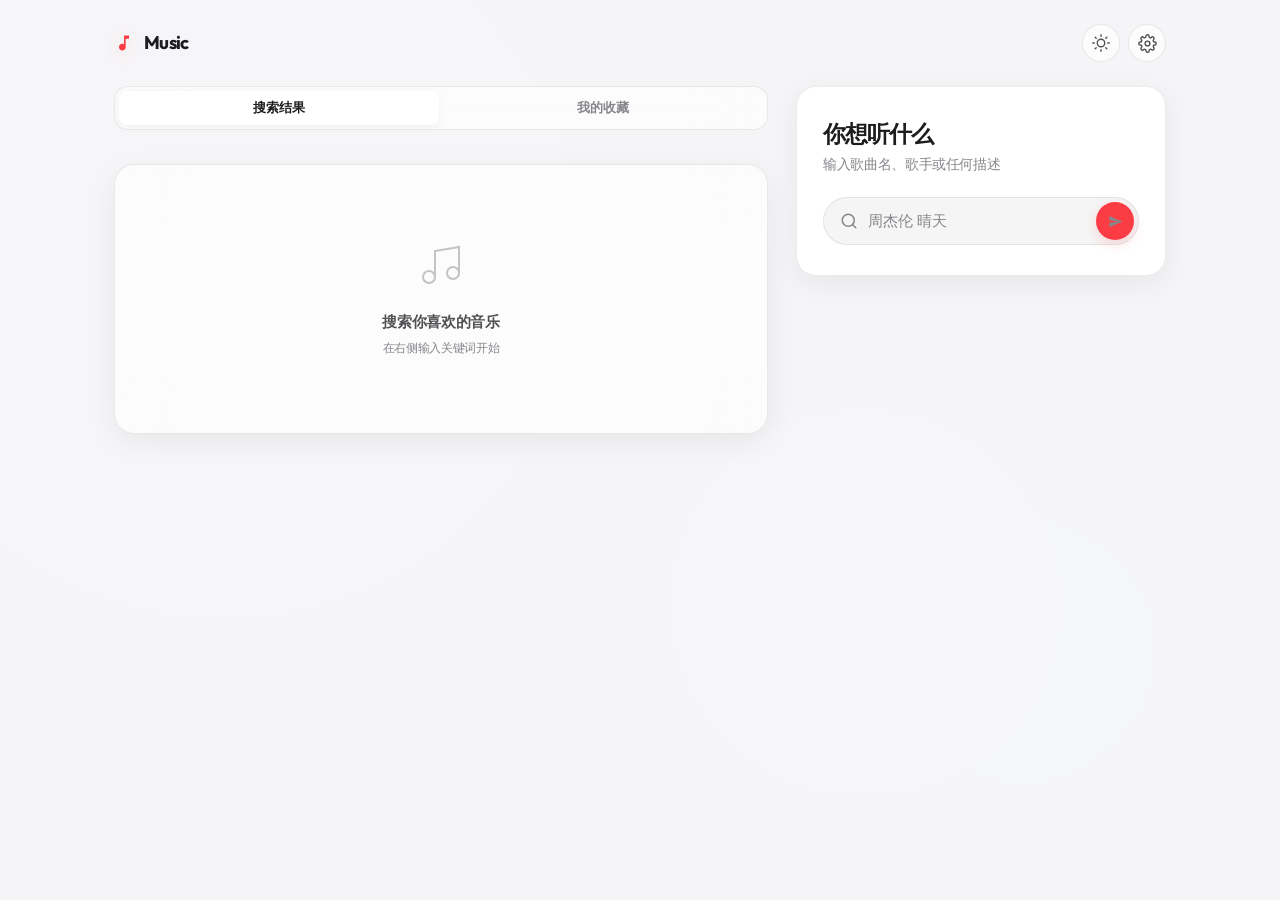
==== commit 5b466b21: "Set default theme to light and improve settings contrast legibility in light mode" ====
--- a/static/index.html
+++ b/static/index.html
@@ -6,7 +6,7 @@
     <title>AI Music</title>
     <link rel="stylesheet" href="/static/style.css">
 </head>
-<body>
+<body class="light-theme">
     <!-- Apple Dynamic Mesh Glow Background -->
     <div class="bg-glow-wrapper">
         <div class="bg-glow bg-glow-1"></div>
--- a/static/style.css
+++ b/static/style.css
@@ -52,33 +52,41 @@
 body.light-theme {
     /* Theme: Apple Light */
     --bg: #f5f5f7;
-    --surface: rgba(255, 255, 255, 0.55);
-    --surface-hover: rgba(0, 0, 0, 0.03);
-    --surface-active: rgba(0, 0, 0, 0.06);
+    --bg-gradient: linear-gradient(180deg, #f5f5f7 0%, #e3e3e8 100%);
+    --surface: rgba(255, 255, 255, 0.65);
+    --surface-hover: rgba(0, 0, 0, 0.04);
+    --surface-active: rgba(0, 0, 0, 0.08);
     --surface-solid: #ffffff;
     
-    --border: rgba(0, 0, 0, 0.05);
-    --border-hover: rgba(0, 0, 0, 0.1);
+    --border: rgba(0, 0, 0, 0.08);
+    --border-hover: rgba(0, 0, 0, 0.15);
     --text: #1d1d1f;
-    --text-secondary: #6e6e73;
+    --text-secondary: #515154; /* Increased contrast from 6e6e73 to 515154 */
     --text-muted: #86868b;
     
     --accent: #fc3c44;
     --accent-hover: #eb343c;
-    --accent-glow: rgba(252, 60, 68, 0.15);
+    --accent-glow: rgba(252, 60, 68, 0.18);
     --accent-light: rgba(252, 60, 68, 0.08);
     
     --green: #34c759;
     --red: #ff3b30;
-    --input-bg: rgba(0, 0, 0, 0.03);
-    --input-focus: rgba(252, 60, 68, 0.1);
+    --input-bg: rgba(0, 0, 0, 0.04);
+    --input-focus: rgba(252, 60, 68, 0.12);
     
-    --shadow: 0 8px 30px rgba(0, 0, 0, 0.05);
+    --shadow: 0 8px 30px rgba(0, 0, 0, 0.06);
     --shadow-lg: 0 16px 40px rgba(0, 0, 0, 0.08);
     
-    --glass-bg: rgba(255, 255, 255, 0.55);
-    --glass-border: rgba(0, 0, 0, 0.05);
-    --glow-opacity: 0.08;
+    --glass-bg: rgba(255, 255, 255, 0.65);
+    --glass-border: rgba(0, 0, 0, 0.08);
+    --glow-opacity: 0.12;
+}
+
+/* Solid contrast modal overrides */
+body.light-theme .modal-sheet,
+body.light-theme .search-panel {
+    background: var(--surface-solid);
+    border: 1px solid var(--border);
 }
 
 html {
@@ -1461,3 +1469,73 @@
         gap: 16px;
     }
 }
+
+/* ── Custom Light Theme Modal & Settings Card Contrast Refinements ── */
+body.light-theme .modal-sheet {
+    background: #ffffff !important;
+    border-color: rgba(0, 0, 0, 0.1) !important;
+    box-shadow: 0 24px 64px rgba(0, 0, 0, 0.16) !important;
+}
+
+body.light-theme .modal-head {
+    border-bottom: 1px solid rgba(0, 0, 0, 0.08) !important;
+}
+
+body.light-theme .modal-head h2 {
+    color: #1d1d1f !important;
+}
+
+body.light-theme .field label {
+    color: #333336 !important;
+}
+
+body.light-theme .field input,
+body.light-theme .field select {
+    background: #f5f5f7 !important;
+    border: 1px solid rgba(0, 0, 0, 0.14) !important;
+    color: #1d1d1f !important;
+    font-weight: 500 !important;
+}
+
+body.light-theme .field input:focus,
+body.light-theme .field select:focus {
+    background: #ffffff !important;
+    border-color: var(--accent) !important;
+    box-shadow: 0 0 0 4px var(--accent-light) !important;
+}
+
+body.light-theme .segmented {
+    background: #e8e8ed !important;
+}
+
+body.light-theme .seg-item {
+    color: #6e6e73 !important;
+}
+
+body.light-theme .seg-item:has(input:checked),
+body.light-theme .seg-item.active {
+    background: #ffffff !important;
+    box-shadow: 0 2px 6px rgba(0, 0, 0, 0.08) !important;
+    color: #1d1d1f !important;
+}
+
+body.light-theme .btn-bili-qr {
+    background: #ffffff !important;
+    border-color: rgba(0, 0, 0, 0.18) !important;
+    color: #1d1d1f !important;
+}
+
+body.light-theme .btn-bili-qr:hover {
+    background: var(--accent) !important;
+    color: #ffffff !important;
+    border-color: var(--accent) !important;
+}
+
+body.light-theme .qr-area {
+    background: #f5f5f7 !important;
+    border-color: rgba(0, 0, 0, 0.08) !important;
+}
+
+body.light-theme .qr-status {
+    color: #515154 !important;
+}
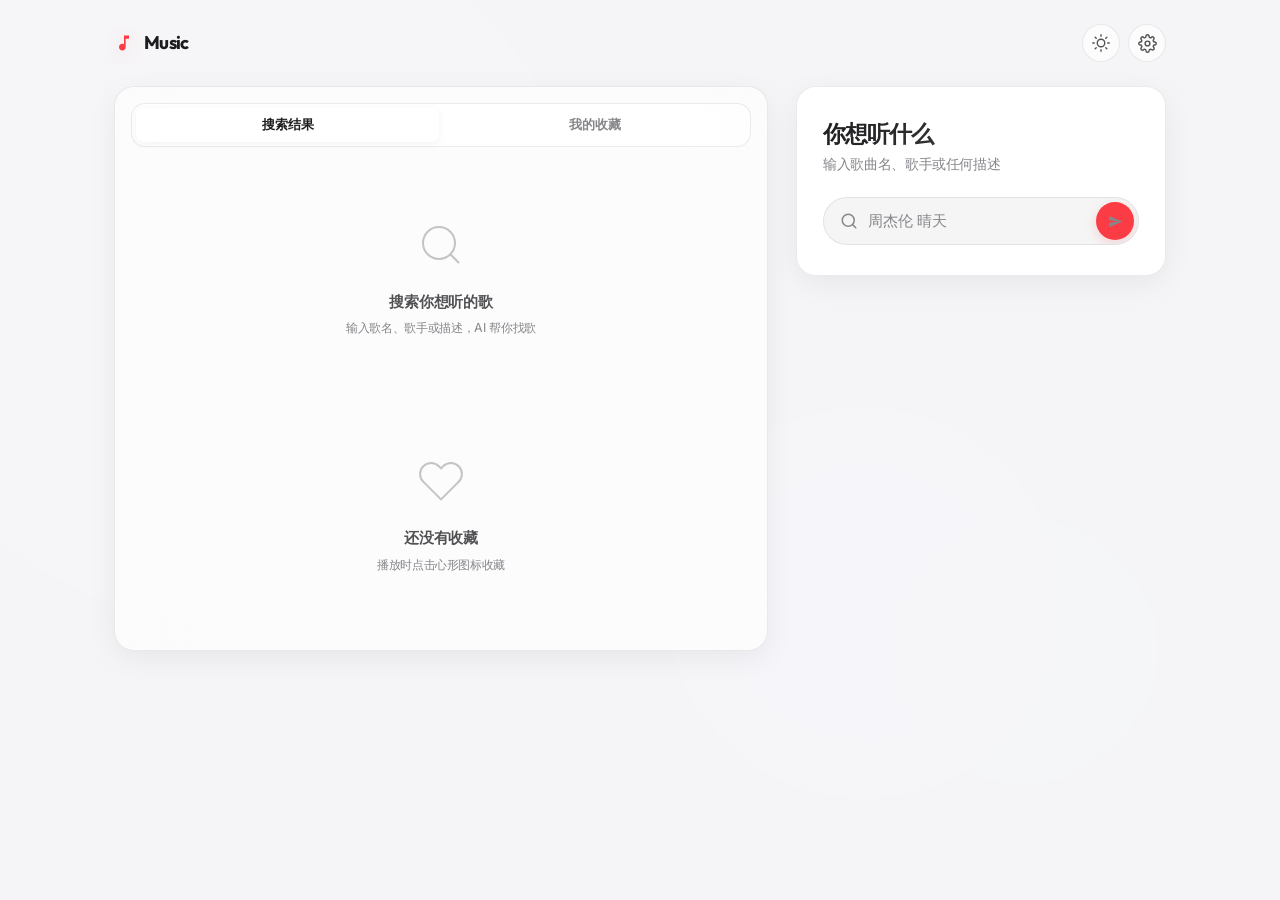
==== commit 195e2be5: "feat: Apple-style UI optimization - Rewrote index.html with proper UTF-8 encoding, semantic tags, AR" ====
--- a/static/index.html
+++ b/static/index.html
@@ -1,14 +1,15 @@
-<!DOCTYPE html>
+﻿<!DOCTYPE html>
 <html lang="zh-CN">
 <head>
     <meta charset="UTF-8">
     <meta name="viewport" content="width=device-width, initial-scale=1.0">
+    <meta name="color-scheme" content="light dark">
     <title>AI Music</title>
-    <link rel="stylesheet" href="/static/style.css">
+    <link rel="stylesheet" href="/static/style.css?v=9">
 </head>
 <body class="light-theme">
     <!-- Apple Dynamic Mesh Glow Background -->
-    <div class="bg-glow-wrapper">
+    <div class="bg-glow-wrapper" aria-hidden="true">
         <div class="bg-glow bg-glow-1"></div>
         <div class="bg-glow bg-glow-2"></div>
         <div class="bg-glow bg-glow-3"></div>
@@ -21,31 +22,32 @@
                 <span>Music</span>
             </div>
             <div class="header-ctrls">
-                <button id="btn-theme" class="icon-btn" title="切换主题">
+                <button id="btn-theme" class="icon-btn" role="switch" aria-label="切换主题" title="切换主题">
                     <!-- Moon Icon (Dark Mode active) -->
                     <svg width="18" height="18" viewBox="0 0 24 24" fill="none" stroke="currentColor" stroke-width="1.8" stroke-linecap="round" stroke-linejoin="round" id="icon-theme-dark"><path d="M21 12.79A9 9 0 1 1 11.21 3 7 7 0 0 0 21 12.79z"/></svg>
                     <!-- Sun Icon (Light Mode active) -->
                     <svg width="18" height="18" viewBox="0 0 24 24" fill="none" stroke="currentColor" stroke-width="1.8" stroke-linecap="round" stroke-linejoin="round" id="icon-theme-light" class="hidden"><circle cx="12" cy="12" r="5"/><line x1="12" y1="1" x2="12" y2="3"/><line x1="12" y1="21" x2="12" y2="23"/><line x1="4.22" y1="4.22" x2="5.64" y2="5.64"/><line x1="18.36" y1="18.36" x2="19.78" y2="19.78"/><line x1="1" y1="12" x2="3" y2="12"/><line x1="21" y1="12" x2="23" y2="12"/><line x1="4.22" y1="19.78" x2="5.64" y2="18.36"/><line x1="18.36" y1="5.64" x2="19.78" y2="4.22"/></svg>
                 </button>
-                <button id="btn-settings" class="icon-btn" title="设置">
+                <button id="btn-settings" class="icon-btn" aria-label="设置" title="设置">
                     <svg width="19" height="19" viewBox="0 0 24 24" fill="none" stroke="currentColor" stroke-width="1.8" stroke-linecap="round"><circle cx="12" cy="12" r="3"/><path d="M19.4 15a1.65 1.65 0 00.33 1.82l.06.06a2 2 0 010 2.83 2 2 0 01-2.83 0l-.06-.06a1.65 1.65 0 00-1.82-.33 1.65 1.65 0 00-1 1.51V21a2 2 0 01-4 0v-.09A1.65 1.65 0 009 19.4a1.65 1.65 0 00-1.82.33l-.06.06a2 2 0 01-2.83-2.83l.06-.06A1.65 1.65 0 004.68 15a1.65 1.65 0 00-1.51-1H3a2 2 0 010-4h.09A1.65 1.65 0 004.6 9a1.65 1.65 0 00-.33-1.82l-.06-.06a2 2 0 012.83-2.83l.06.06A1.65 1.65 0 009 4.68a1.65 1.65 0 001-1.51V3a2 2 0 014 0v.09a1.65 1.65 0 001 1.51 1.65 1.65 0 001.82-.33l.06-.06a2 2 0 012.83 2.83l-.06.06A1.65 1.65 0 0019.4 9a1.65 1.65 0 001.51 1H21a2 2 0 010 4h-.09a1.65 1.65 0 00-1.51 1z"/></svg>
                 </button>
             </div>
         </header>
 
-        <div class="layout">
+        <main class="layout">
             <!-- Left: Player + Playlist -->
             <div class="left-col">
                 <!-- Player -->
-                <div id="player-area" class="hidden">
+                <section id="player-area" class="hidden" aria-label="音乐播放器">
                     <div class="player-card">
                         <div class="player-visual">
                             <div id="cover-art">
-                                <img id="cover-img" class="cover-img hidden" alt="">
-                                <div class="cover-placeholder">
+                                <img id="cover-img" class="cover-img hidden" alt="封面">
+                                <div class="cover-placeholder" aria-hidden="true">
                                     <svg width="36" height="36" viewBox="0 0 24 24" fill="currentColor"><path d="M12 3v10.55c-.59-.34-1.27-.55-2-.55C7.79 13 6 14.79 6 17s1.79 4 4 4 4-1.79 4-4V7h4V3h-6z"/></svg>
                                 </div>
-                                <canvas id="visualizer" width="300" height="200"></canvas>
+                                <canvas id="visualizer" width="300" height="200" aria-hidden="true"></canvas>
+                                <audio id="audio-player"></audio>
                                 <video id="video-player" class="hidden"></video>
                             </div>
                         </div>
@@ -58,42 +60,47 @@
                                 <span id="time-current">0:00</span>
                                 <div class="progress-track">
                                     <div class="progress-fill" id="progress-fill"></div>
-                                    <input type="range" id="progress-bar" min="0" max="100" value="0">
+                                    <input type="range" id="progress-bar" min="0" max="100" value="0" aria-label="播放进度">
                                 </div>
                                 <span id="time-total">0:00</span>
                             </div>
                             <div class="controls">
-                                <button id="btn-prev" class="ctrl" title="上一首">
+                                <button id="btn-prev" class="ctrl" aria-label="上一首" title="上一首">
                                     <svg width="18" height="18" viewBox="0 0 24 24" fill="currentColor"><path d="M6 6h2v12H6zm3.5 6l8.5 6V6z"/></svg>
                                 </button>
-                                <button id="btn-play" class="ctrl play" title="播放/暂停">
-                                    <svg width="20" height="20" viewBox="0 0 24 24" fill="currentColor" id="icon-play"><path d="M8 5v14l11-7z"/></svg>
-                                    <svg width="20" height="20" viewBox="0 0 24 24" fill="currentColor" id="icon-pause" class="hidden"><path d="M6 19h4V5H6v14zm8-14v14h4V5h-4z"/></svg>
-                                </button>
-                                <button id="btn-next" class="ctrl" title="下一首">
+                                <button id="btn-play" class="ctrl play" aria-label="播放/暂停">
+                                    <svg id="icon-play" width="20" height="20" viewBox="0 0 24 24" fill="currentColor"><path d="M8 5v14l11-7z"/></svg>
+                                    <svg id="icon-pause" width="20" height="20" viewBox="0 0 24 24" fill="currentColor" class="hidden"><path d="M6 19h4V5H6v14zm8-14v14h4V5h-4z"/></svg>
+                                </button>
+                                <button id="btn-next" class="ctrl" aria-label="下一首" title="下一首">
                                     <svg width="18" height="18" viewBox="0 0 24 24" fill="currentColor"><path d="M6 18l8.5-6L6 6v12zM16 6v12h2V6h-2z"/></svg>
                                 </button>
                             </div>
                             <div class="volume-row">
-                                <button id="btn-mute" class="vol-btn" title="静音">
-                                    <svg width="18" height="18" viewBox="0 0 24 24" fill="none" stroke="currentColor" stroke-width="1.8" stroke-linecap="round" stroke-linejoin="round" id="icon-vol-on"><polygon points="11 5 6 9 2 9 2 15 6 15 11 19 11 5"/><path d="M19.07 4.93a10 10 0 010 14.14"/><path d="M15.54 8.46a5 5 0 010 7.07"/></svg>
-                                    <svg width="18" height="18" viewBox="0 0 24 24" fill="none" stroke="currentColor" stroke-width="1.8" stroke-linecap="round" stroke-linejoin="round" id="icon-vol-off" class="hidden"><polygon points="11 5 6 9 2 9 2 15 6 15 11 19 11 5"/><line x1="23" y1="9" x2="17" y2="15"/><line x1="17" y1="9" x2="23" y2="15"/></svg>
+                                <button id="btn-mute" class="vol-btn" aria-label="静音/取消静音">
+                                    <svg id="icon-vol-on" width="16" height="16" viewBox="0 0 24 24" fill="none" stroke="currentColor" stroke-width="2" stroke-linecap="round"><polygon points="11 5 6 9 2 9 2 15 6 15 11 19 11 5"/><path d="M19.07 4.93a10 10 0 010 14.14M15.54 8.46a5 5 0 010 7.07"/></svg>
+                                    <svg id="icon-vol-off" width="16" height="16" viewBox="0 0 24 24" fill="none" stroke="currentColor" stroke-width="2" stroke-linecap="round" class="hidden"><polygon points="11 5 6 9 2 9 2 15 6 15 11 19 11 5"/><line x1="23" y1="9" x2="17" y2="15"/><line x1="17" y1="9" x2="23" y2="15"/></svg>
                                 </button>
                                 <div class="vol-track">
                                     <div class="vol-fill" id="vol-fill"></div>
-                                    <input type="range" id="volume-slider" min="0" max="100" value="80">
-                                </div>
-                                <span id="vol-label" class="vol-label">80</span>
+                                    <input type="range" id="volume-slider" min="0" max="100" value="80" aria-label="音量">
+                                </div>
+                                <span class="vol-label" id="vol-label">80</span>
                             </div>
                             <div class="actions">
-                                <button id="btn-mode" class="action-btn">
-                                    <svg width="15" height="15" viewBox="0 0 24 24" fill="currentColor" id="icon-audio"><path d="M3 9v6h4l5 5V4L7 9H3zm13.5 3c0-1.77-1.02-3.29-2.5-4.03v8.05c1.48-.73 2.5-2.25 2.5-4.02zM14 3.23v2.06c2.89.86 5 3.54 5 6.71s-2.11 5.85-5 6.71v2.06c4.01-.91 7-4.49 7-8.77s-2.99-7.86-7-8.77z"/></svg>
-                                    <svg width="15" height="15" viewBox="0 0 24 24" fill="currentColor" id="icon-video" class="hidden"><path d="M17 10.5V7c0-.55-.45-1-1-1H4c-.55 0-1 .45-1 1v10c0 .55.45 1 1 1h12c.55 0 1-.45 1-1v-3.5l4 4v-11l-4 4z"/></svg>
+                                <button id="btn-mode" class="action-btn" aria-label="切换音频/视频模式">
+                                    <svg id="icon-audio" width="14" height="14" viewBox="0 0 24 24" fill="currentColor"><path d="M3 9v6h4l5 5V4L7 9H3z"/><path d="M16.5 12c0-1.77-1.02-3.29-2.5-4.03v8.05c1.48-.73 2.5-2.25 2.5-4.02z"/></svg>
+                                    <svg id="icon-video" width="14" height="14" viewBox="0 0 24 24" fill="currentColor" class="hidden"><path d="M17 10.5V7c0-.55-.45-1-1-1H4c-.55 0-1 .45-1 1v10c0 .55.45 1 1 1h12c.55 0 1-.45 1-1v-3.5l4 4v-11l-4 4z"/></svg>
                                     <span id="mode-label">音频</span>
                                 </button>
+                                <button id="btn-favorite" class="action-btn" aria-label="收藏">
+                                    <svg id="icon-fav-empty" width="14" height="14" viewBox="0 0 24 24" fill="none" stroke="currentColor" stroke-width="2"><path d="M20.84 4.61a5.5 5.5 0 00-7.78 0L12 5.67l-1.06-1.06a5.5 5.5 0 00-7.78 7.78l1.06 1.06L12 21.23l7.78-7.78 1.06-1.06a5.5 5.5 0 000-7.78z"/></svg>
+                                    <svg id="icon-fav-filled" width="14" height="14" viewBox="0 0 24 24" fill="currentColor" stroke="currentColor" stroke-width="2" class="hidden"><path d="M20.84 4.61a5.5 5.5 0 00-7.78 0L12 5.67l-1.06-1.06a5.5 5.5 0 00-7.78 7.78l1.06 1.06L12 21.23l7.78-7.78 1.06-1.06a5.5 5.5 0 000-7.78z"/></svg>
+                                    <span id="fav-label">收藏</span>
+                                </button>
                                 <div id="quality-wrapper" class="quality-wrapper hidden">
-                                    <button id="btn-quality" class="action-btn">
-                                        <svg width="15" height="15" viewBox="0 0 24 24" fill="none" stroke="currentColor" stroke-width="2" stroke-linecap="round" stroke-linejoin="round"><path d="M12 20h9"/><path d="M16.5 3.5a2.12 2.12 0 013 3L7 19l-4 1 1-4L16.5 3.5z"/></svg>
+                                    <button id="btn-quality" class="action-btn" aria-label="画质选择">
+                                        <svg width="14" height="14" viewBox="0 0 24 24" fill="none" stroke="currentColor" stroke-width="2"><circle cx="12" cy="12" r="3"/><path d="M19.4 15a1.65 1.65 0 00.33 1.82l.06.06a2 2 0 010 2.83 2 2 0 01-2.83 0l-.06-.06a1.65 1.65 0 00-1.82-.33 1.65 1.65 0 00-1 1.51V21a2 2 0 01-4 0v-.09A1.65 1.65 0 009 19.4a1.65 1.65 0 00-1.82.33l-.06.06a2 2 0 01-2.83-2.83l.06-.06A1.65 1.65 0 004.68 15a1.65 1.65 0 00-1.51-1H3a2 2 0 010-4h.09A1.65 1.65 0 004.6 9a1.65 1.65 0 00-.33-1.82l-.06-.06a2 2 0 012.83-2.83l.06.06A1.65 1.65 0 009 4.68a1.65 1.65 0 001-1.51V3a2 2 0 014 0v.09a1.65 1.65 0 001 1.51 1.65 1.65 0 001.82-.33l.06-.06a2 2 0 012.83 2.83l-.06.06A1.65 1.65 0 0019.4 9a1.65 1.65 0 001.51 1H21a2 2 0 010 4h-.09a1.65 1.65 0 00-1.51 1z"/></svg>
                                         <span id="quality-label">1080p</span>
                                     </button>
                                     <div id="quality-menu" class="quality-menu hidden">
@@ -103,41 +110,32 @@
                                         <button class="quality-option active" data-quality="1080p">1080p</button>
                                     </div>
                                 </div>
-                                <button id="btn-fullscreen" class="action-btn hidden">
-                                    <svg width="15" height="15" viewBox="0 0 24 24" fill="none" stroke="currentColor" stroke-width="2" stroke-linecap="round" stroke-linejoin="round"><polyline points="15 3 21 3 21 9"/><polyline points="9 21 3 21 3 15"/><line x1="21" y1="3" x2="14" y2="10"/><line x1="3" y1="21" x2="10" y2="14"/></svg>
-                                    <span>全屏</span>
-                                </button>
-                                <button id="btn-favorite" class="action-btn">
-                                    <svg width="15" height="15" viewBox="0 0 24 24" fill="none" stroke="currentColor" stroke-width="2" id="icon-fav-empty"><path d="M20.84 4.61a5.5 5.5 0 00-7.78 0L12 5.67l-1.06-1.06a5.5 5.5 0 00-7.78 7.78l1.06 1.06L12 21.23l7.78-7.78 1.06-1.06a5.5 5.5 0 000-7.78z"/></svg>
-                                    <svg width="15" height="15" viewBox="0 0 24 24" fill="currentColor" stroke="currentColor" stroke-width="2" id="icon-fav-filled" class="hidden"><path d="M20.84 4.61a5.5 5.5 0 00-7.78 0L12 5.67l-1.06-1.06a5.5 5.5 0 00-7.78 7.78l1.06 1.06L12 21.23l7.78-7.78 1.06-1.06a5.5 5.5 0 000-7.78z"/></svg>
-                                    <span id="fav-label">收藏</span>
-                                </button>
-                            </div>
-                        </div>
-                    </div>
-                    <audio id="audio-player" preload="auto"></audio>
-                </div>
-
-                <!-- Tabs -->
-                <div class="tabs-row">
-                    <button class="tab active" data-tab="results">搜索结果</button>
-                    <button class="tab" data-tab="favorites">我的收藏</button>
-                </div>
-
-                <!-- Results -->
-                <div id="results-panel" class="list-panel">
-                    <div id="results-list" class="song-list"></div>
-                    <div id="results-empty" class="empty-state">
-                        <svg width="48" height="48" viewBox="0 0 24 24" fill="none" stroke="currentColor" stroke-width="1"><path d="M9 18V5l12-2v13"/><circle cx="6" cy="18" r="3"/><circle cx="18" cy="16" r="3"/></svg>
-                        <p>搜索你喜欢的音乐</p>
-                        <span>在右侧输入关键词开始</span>
-                    </div>
-                </div>
-
-                <!-- Favorites -->
-                <div id="favorites-panel" class="list-panel hidden">
-                    <div class="fav-search">
-                        <input type="text" id="fav-filter" placeholder="搜索收藏...">
+                                <button id="btn-fullscreen" class="action-btn hidden" aria-label="全屏">
+                                    <svg width="14" height="14" viewBox="0 0 24 24" fill="none" stroke="currentColor" stroke-width="2" stroke-linecap="round"><polyline points="15 3 21 3 21 9"/><polyline points="9 21 3 21 3 15"/><line x1="21" y1="3" x2="14" y2="10"/><line x1="3" y1="21" x2="10" y2="14"/></svg>
+                                </button>
+                            </div>
+                        </div>
+                    </div>
+                </section>
+
+                <!-- Playlist -->
+                <section class="list-panel" aria-label="播放列表">
+                    <div class="tabs-row">
+                        <button class="tab active" data-tab="results">搜索结果</button>
+                        <button class="tab" data-tab="favorites">我的收藏</button>
+                    </div>
+                    <div id="results-panel">
+                        <div id="results-list" class="song-list"></div>
+                        <div id="results-empty" class="empty-state">
+                            <svg width="48" height="48" viewBox="0 0 24 24" fill="none" stroke="currentColor" stroke-width="1"><circle cx="11" cy="11" r="8"/><line x1="21" y1="21" x2="16.65" y2="16.65"/></svg>
+                            <p>搜索你想听的歌</p>
+                            <span>输入歌名、歌手或描述，AI 帮你找歌</span>
+                        </div>
+                    </div>
+                    <div id="favorites-panel" class="hidden">
+                        <div class="fav-search">
+                            <input type="text" id="fav-filter" placeholder="搜索收藏..." aria-label="搜索收藏">
+                        </div>
                     </div>
                     <div id="favorites-list" class="song-list"></div>
                     <div id="favorites-empty" class="empty-state">
@@ -145,18 +143,18 @@
                         <p>还没有收藏</p>
                         <span>播放时点击心形图标收藏</span>
                     </div>
-                </div>
+                </section>
             </div>
 
             <!-- Right: Search -->
-            <div class="right-col">
-                <div class="search-panel">
+            <aside class="right-col">
+                <div class="search-panel" role="search">
                     <h2>你想听什么</h2>
                     <p class="search-hint">输入歌曲名、歌手或任何描述</p>
                     <div class="search-box">
                         <svg width="18" height="18" viewBox="0 0 24 24" fill="none" stroke="currentColor" stroke-width="2" stroke-linecap="round"><circle cx="11" cy="11" r="8"/><line x1="21" y1="21" x2="16.65" y2="16.65"/></svg>
-                        <input type="text" id="chat-input" placeholder="周杰伦 晴天" autocomplete="off">
-                        <button id="btn-send">
+                        <input type="text" id="chat-input" placeholder="周杰伦 晴天" autocomplete="off" aria-label="搜索音乐">
+                        <button id="btn-send" aria-label="搜索">
                             <svg width="15" height="15" viewBox="0 0 24 24" fill="currentColor"><path d="M2.01 21L23 12 2.01 3 2 10l15 2-15 2z"/></svg>
                         </button>
                     </div>
@@ -165,34 +163,34 @@
                         <span id="status-text"></span>
                     </div>
                 </div>
-            </div>
-        </div>
-
-        <!-- Settings -->
-        <div id="settings-modal" class="modal hidden">
+            </aside>
+        </main>
+
+        <!-- Settings Modal -->
+        <div id="settings-modal" class="modal hidden" role="dialog" aria-modal="true" aria-label="设置">
             <div class="modal-sheet">
                 <div class="modal-head">
                     <h2>设置</h2>
-                    <button id="btn-close-settings">&times;</button>
+                    <button id="btn-close-settings" aria-label="关闭设置">&times;</button>
                 </div>
                 <div class="modal-content">
                     <div class="field">
-                        <label>AI 提供商</label>
+                        <label for="cfg-provider">AI 提供商</label>
                         <select id="cfg-provider">
                             <option value="openai">OpenAI</option>
                             <option value="anthropic">Anthropic</option>
                         </select>
                     </div>
                     <div class="field">
-                        <label>API Key</label>
+                        <label for="cfg-api-key">API Key</label>
                         <input type="password" id="cfg-api-key" placeholder="sk-...">
                     </div>
                     <div class="field">
-                        <label>模型</label>
+                        <label for="cfg-model">模型</label>
                         <input type="text" id="cfg-model" placeholder="gpt-4o-mini">
                     </div>
                     <div class="field">
-                        <label>Base URL <span class="hint">可选</span></label>
+                        <label for="cfg-base-url">Base URL <span class="hint">可选</span></label>
                         <input type="text" id="cfg-base-url" placeholder="https://api.openai.com/v1">
                     </div>
                     <div class="field">
@@ -228,6 +226,6 @@
         </div>
     </div>
 
-    <script src="/static/app.js"></script>
+    <script src="/static/app.js?v=9"></script>
 </body>
 </html>
--- a/static/style.css
+++ b/static/style.css
@@ -1,4 +1,4 @@
-@import url('https://fonts.googleapis.com/css2?family=Inter:wght@300;400;500;600;700&family=Outfit:wght@300;400;500;600;700;800&display=swap');
+﻿@import url('https://fonts.googleapis.com/css2?family=Inter:wght@300;400;500;600;700&family=Outfit:wght@300;400;500;600;700;800&display=swap');
 
 *,
 *::before,
@@ -8,7 +8,7 @@
     box-sizing: border-box;
 }
 
-/* ── Apple Premium Design System ── */
+/* 鈹€鈹€ Apple Premium Design System 鈹€鈹€ */
 :root {
     /* Theme: Apple Dark (Default) */
     --bg: #060608;
@@ -106,7 +106,7 @@
     transition: background 0.5s var(--ease), color 0.5s var(--ease);
 }
 
-/* ── Apple Dynamic Mesh Glow Background ── */
+/* 鈹€鈹€ Apple Dynamic Mesh Glow Background 鈹€鈹€ */
 .bg-glow-wrapper {
     position: fixed;
     inset: 0;
@@ -174,7 +174,7 @@
     z-index: 1;
 }
 
-/* ── Header ── */
+/* 鈹€鈹€ Header 鈹€鈹€ */
 header {
     display: flex;
     align-items: center;
@@ -236,7 +236,7 @@
     transform: scale(0.95) translateY(0);
 }
 
-/* ── Layout Grid ── */
+/* 鈹€鈹€ Layout Grid 鈹€鈹€ */
 .layout {
     display: grid;
     grid-template-columns: 1fr 370px;
@@ -244,7 +244,7 @@
     align-items: start;
 }
 
-/* ── Columns ── */
+/* 鈹€鈹€ Columns 鈹€鈹€ */
 .left-col {
     min-width: 0;
     display: flex;
@@ -257,7 +257,7 @@
     top: 24px;
 }
 
-/* ── Glass Cards ── */
+/* 鈹€鈹€ Glass Cards 鈹€鈹€ */
 .search-panel,
 .player-card,
 .list-panel,
@@ -290,7 +290,7 @@
     margin-bottom: 22px;
 }
 
-/* ── Search Input Box ── */
+/* 鈹€鈹€ Search Input Box 鈹€鈹€ */
 .search-box {
     display: flex;
     align-items: center;
@@ -358,7 +358,7 @@
     transform: scale(0.94);
 }
 
-/* ── Status Bar ── */
+/* 鈹€鈹€ Status Bar 鈹€鈹€ */
 #status-bar {
     display: flex;
     align-items: center;
@@ -388,7 +388,7 @@
 
 @keyframes spin { to { transform: rotate(360deg); } }
 
-/* ── Premium Player ── */
+/* 鈹€鈹€ Premium Player 鈹€鈹€ */
 .player-card {
     overflow: hidden;
     animation: fadeUp 0.6s var(--ease);
@@ -404,7 +404,7 @@
     position: relative;
     width: 100%;
     aspect-ratio: 16 / 9;
-    background: rgba(0, 0, 0, 0.4);
+    background: rgba(0, 0, 0, 0.85);
     overflow: hidden;
     display: flex;
     align-items: center;
@@ -423,16 +423,22 @@
 /* Apple Art Drop Reflection glow */
 .cover-img {
     position: absolute;
-    inset: 0;
-    width: 100%;
-    height: 100%;
-    object-fit: cover;
-    z-index: 1;
-    transition: transform 0.6s var(--ease);
+    left: 50%;
+    top: 50%;
+    transform: translate(-50%, -50%);
+    width: auto;
+    height: 65%;
+    max-width: 65%;
+    object-fit: contain;
+    z-index: 3;
+    border-radius: var(--radius-md);
+    box-shadow: 0 8px 40px rgba(0, 0, 0, 0.5);
+    transition: transform 0.6s var(--ease), box-shadow 0.6s var(--ease);
 }
 
 .player-visual:hover .cover-img {
-    transform: scale(1.03);
+    transform: translate(-50%, -50%) scale(1.04);
+    box-shadow: 0 12px 50px rgba(0, 0, 0, 0.6);
 }
 
 .cover-placeholder {
@@ -446,8 +452,9 @@
     inset: 0;
     width: 100%;
     height: 100%;
-    z-index: 2;
-}
+    z-index: 1;
+}
+
 
 #video-player {
     width: 100%;
@@ -483,7 +490,7 @@
     font-weight: 500;
 }
 
-/* ── Apple Minimalist Progress Bar ── */
+/* 鈹€鈹€ Apple Minimalist Progress Bar 鈹€鈹€ */
 .progress-row {
     display: flex;
     align-items: center;
@@ -608,7 +615,7 @@
 }
 .progress-track:hover #progress-bar::-moz-range-thumb { opacity: 1; }
 
-/* ── Apple Premium Media Controls ── */
+/* 鈹€鈹€ Apple Premium Media Controls 鈹€鈹€ */
 .controls {
     display: flex;
     align-items: center;
@@ -664,7 +671,7 @@
     transform: scale(0.92);
 }
 
-/* ── Premium Volume Slider ── */
+/* 鈹€鈹€ Premium Volume Slider 鈹€鈹€ */
 .volume-row {
     display: flex;
     align-items: center;
@@ -812,7 +819,7 @@
     text-align: right;
 }
 
-/* ── Pill Action Buttons ── */
+/* 鈹€鈹€ Pill Action Buttons 鈹€鈹€ */
 .actions {
     display: flex;
     justify-content: center;
@@ -861,7 +868,7 @@
     background: var(--accent-light) !important;
 }
 
-/* ── Quality Dropdown Menu ── */
+/* 鈹€鈹€ Quality Dropdown Menu 鈹€鈹€ */
 .quality-wrapper {
     position: relative;
 }
@@ -920,7 +927,7 @@
     color: var(--accent);
 }
 
-/* ── Apple Segmented Tab Rows ── */
+/* 鈹€鈹€ Apple Segmented Tab Rows 鈹€鈹€ */
 .tabs-row {
     display: flex;
     gap: 4px;
@@ -962,7 +969,7 @@
     box-shadow: 0 2px 8px rgba(0,0,0,0.05);
 }
 
-/* ── Song List Items ── */
+/* 鈹€鈹€ Song List Items 鈹€鈹€ */
 .list-panel {
     padding: 16px;
     border-radius: var(--radius-lg);
@@ -1091,7 +1098,7 @@
     opacity: 1;
 }
 
-/* ── Empty State ── */
+/* 鈹€鈹€ Empty State 鈹€鈹€ */
 .empty-state {
     text-align: center;
     padding: 60px 24px;
@@ -1116,7 +1123,7 @@
     display: block;
 }
 
-/* ── Favorites filter input ── */
+/* 鈹€鈹€ Favorites filter input 鈹€鈹€ */
 .fav-search {
     margin-bottom: 12px;
 }
@@ -1144,7 +1151,7 @@
     color: var(--text-muted);
 }
 
-/* ── Apple Bottom Sheet Modals ── */
+/* 鈹€鈹€ Apple Bottom Sheet Modals 鈹€鈹€ */
 .modal {
     position: fixed;
     inset: 0;
@@ -1266,7 +1273,7 @@
     padding-right: 36px;
 }
 
-/* ── Apple Bilibili Login UI ── */
+/* 鈹€鈹€ Apple Bilibili Login UI 鈹€鈹€ */
 .bili-login-area {
     display: flex;
     align-items: center;
@@ -1348,7 +1355,7 @@
 .qr-status.error { color: var(--red); }
 .qr-status.scanned { color: var(--accent); }
 
-/* ── Apple Segmented Radio Groups ── */
+/* 鈹€鈹€ Apple Segmented Radio Groups 鈹€鈹€ */
 .segmented {
     display: flex;
     background: var(--input-bg);
@@ -1416,7 +1423,7 @@
     transform: translateY(0) scale(0.98);
 }
 
-/* ── Scrollbars ── */
+/* 鈹€鈹€ Scrollbars 鈹€鈹€ */
 ::-webkit-scrollbar {
     width: 6px;
     height: 6px;
@@ -1435,12 +1442,12 @@
     background: var(--text-muted);
 }
 
-/* ── Utility Classes ── */
+/* 鈹€鈹€ Utility Classes 鈹€鈹€ */
 .hidden {
     display: none !important;
 }
 
-/* ── Responsive Mobile Styling ── */
+/* 鈹€鈹€ Responsive Mobile Styling 鈹€鈹€ */
 @media (max-width: 800px) {
     .layout {
         grid-template-columns: 1fr;
@@ -1470,7 +1477,7 @@
     }
 }
 
-/* ── Custom Light Theme Modal & Settings Card Contrast Refinements ── */
+/* 鈹€鈹€ Custom Light Theme Modal & Settings Card Contrast Refinements 鈹€鈹€ */
 body.light-theme .modal-sheet {
     background: #ffffff !important;
     border-color: rgba(0, 0, 0, 0.1) !important;
@@ -1539,3 +1546,247 @@
 body.light-theme .qr-status {
     color: #515154 !important;
 }
+
+
+/* ─── Apple Accessibility: Reduced Motion ─── */
+@media (prefers-reduced-motion: reduce) {
+    *,
+    *::before,
+    *::after {
+        animation-duration: 0.01ms !important;
+        animation-iteration-count: 1 !important;
+        transition-duration: 0.01ms !important;
+    }
+    .bg-glow { animation: none !important; opacity: 0.15; }
+    .bg-glow-wrapper { transition: none !important; }
+    body { transition: none !important; }
+}
+
+/* ─── Apple Refined Typography Scale ─── */
+.search-panel h2 {
+    background: linear-gradient(135deg, var(--text) 0%, var(--text-secondary) 100%);
+    -webkit-background-clip: text;
+    -webkit-text-fill-color: transparent;
+    background-clip: text;
+}
+
+body.light-theme .search-panel h2 {
+    background: linear-gradient(135deg, #1d1d1f 0%, #515154 100%);
+    -webkit-background-clip: text;
+    -webkit-text-fill-color: transparent;
+    background-clip: text;
+}
+
+/* ─── Apple Enhanced Search Box ─── */
+.search-box {
+    position: relative;
+    overflow: hidden;
+}
+
+.search-box::before {
+    content: '';
+    position: absolute;
+    inset: 0;
+    border-radius: inherit;
+    background: linear-gradient(135deg, var(--accent), #af52de, #0071e3);
+    opacity: 0;
+    transition: opacity 0.4s var(--ease);
+    z-index: -1;
+    padding: 1.5px;
+    -webkit-mask: linear-gradient(#fff 0 0) content-box, linear-gradient(#fff 0 0);
+    -webkit-mask-composite: xor;
+    mask-composite: exclude;
+}
+
+.search-box:focus-within::before {
+    opacity: 1;
+}
+
+/* ─── Apple Song Item Hover Enhancement ─── */
+.song-item {
+    position: relative;
+    overflow: hidden;
+}
+
+.song-item::before {
+    content: '';
+    position: absolute;
+    inset: 0;
+    border-radius: inherit;
+    background: linear-gradient(90deg, transparent, var(--surface-hover), transparent);
+    opacity: 0;
+    transform: translateX(-100%);
+    transition: opacity 0.3s, transform 0.5s var(--ease);
+}
+
+.song-item:hover::before {
+    opacity: 1;
+    transform: translateX(0);
+}
+
+/* ─── Apple Empty State Enhancement ─── */
+.empty-state svg {
+    transition: transform 0.6s var(--ease), opacity 0.6s var(--ease);
+}
+
+.empty-state:hover svg {
+    transform: scale(1.08);
+    opacity: 0.35;
+}
+
+.empty-state p {
+    letter-spacing: -0.01em;
+}
+
+/* ─── Apple Keyboard Focus Indicators ─── */
+:focus-visible {
+    outline: 2px solid var(--accent);
+    outline-offset: 2px;
+    border-radius: var(--radius-sm);
+}
+
+.icon-btn:focus-visible,
+.ctrl:focus-visible,
+.action-btn:focus-visible,
+.tab:focus-visible {
+    outline: 2px solid var(--accent);
+    outline-offset: 2px;
+    box-shadow: 0 0 0 4px var(--accent-light);
+}
+
+/* ─── Apple Player Card Hover Glow ─── */
+.player-card {
+    transition: box-shadow 0.5s var(--ease), border-color 0.5s var(--ease);
+}
+
+.player-card:hover {
+    border-color: var(--border-hover);
+    box-shadow: var(--shadow-lg), 0 0 60px -20px var(--accent-glow);
+}
+
+/* ─── Apple Smooth Theme Transition ─── */
+.theme-transitioning * {
+    transition-duration: 0.5s !important;
+}
+
+/* ─── Apple Refined Song Playing Indicator ─── */
+.song-item.playing {
+    position: relative;
+}
+
+.song-item.playing::after {
+    content: '';
+    position: absolute;
+    left: 0;
+    top: 50%;
+    transform: translateY(-50%);
+    width: 3px;
+    height: 60%;
+    background: var(--accent);
+    border-radius: 0 4px 4px 0;
+    box-shadow: 0 0 8px var(--accent-glow);
+}
+
+/* ─── Apple Additional Responsive: Small Phones ─── */
+@media (max-width: 480px) {
+    #app {
+        padding: 0 12px 32px;
+    }
+
+    header {
+        padding: 16px 0;
+    }
+
+    .search-panel {
+        padding: 20px 16px;
+    }
+
+    .search-panel h2 {
+        font-size: 1.2rem;
+    }
+
+    .search-box input {
+        font-size: 16px; /* Prevent iOS zoom */
+    }
+
+    .player-body {
+        padding: 16px 16px 20px;
+    }
+
+    .now-playing h2 {
+        font-size: 1.05rem;
+    }
+
+    .controls {
+        gap: 12px;
+    }
+
+    .ctrl.play {
+        width: 42px;
+        height: 42px;
+    }
+
+    .volume-row {
+        padding: 0 8px;
+    }
+
+    .song-item {
+        padding: 8px 10px;
+        gap: 10px;
+    }
+
+    .song-thumb {
+        width: 38px;
+        height: 38px;
+    }
+
+    .song-actions {
+        opacity: 1;
+        transform: none;
+    }
+
+    .modal-sheet {
+        width: 95%;
+        max-height: 90vh;
+        overflow-y: auto;
+    }
+}
+
+/* ─── Apple Widescreen Enhancement ─── */
+@media (min-width: 1440px) {
+    #app {
+        max-width: 1200px;
+    }
+
+    .layout {
+        grid-template-columns: 1fr 420px;
+        gap: 36px;
+    }
+
+    .search-panel {
+        padding: 36px 32px;
+    }
+
+    .search-panel h2 {
+        font-size: 1.6rem;
+    }
+}
+
+/* ─── Apple Print Styles ─── */
+@media print {
+    .bg-glow-wrapper,
+    .header-ctrls,
+    .search-panel,
+    .controls,
+    .volume-row,
+    .actions,
+    .tabs-row,
+    .song-actions {
+        display: none !important;
+    }
+
+    body {
+        background: #fff;
+        color: #000;
+    }
+}
